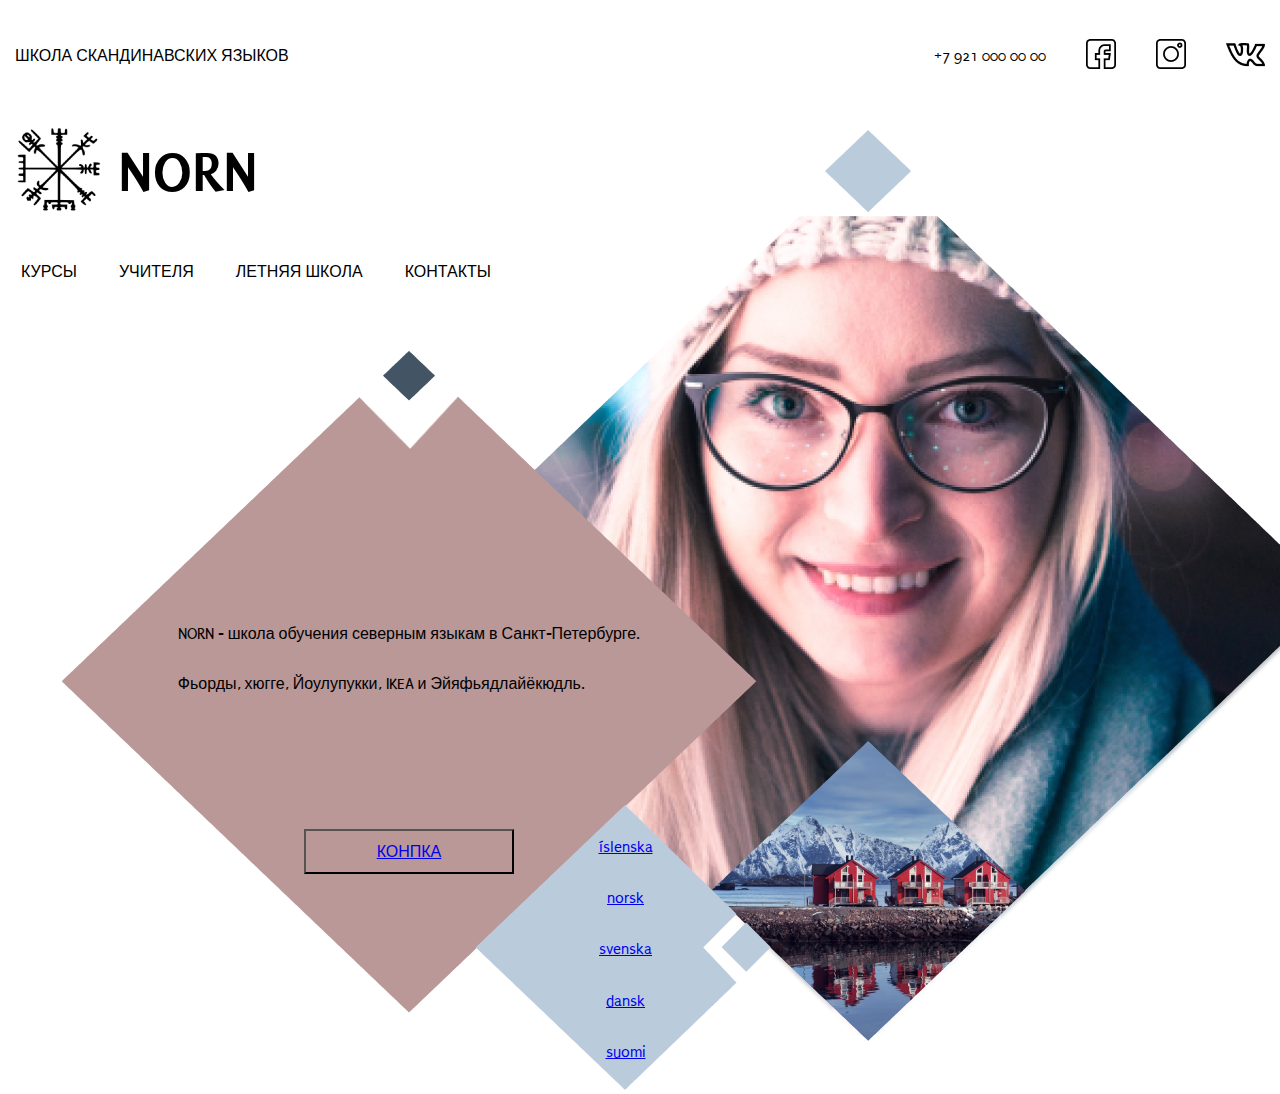
==== index.html @ 8bddc9ee "first upload" ====
<!DOCTYPE html>
<html lang="en">
<head>
    <meta charset="UTF-8">
    <meta name="viewport" content="width=device-width, initial-scale=1.0">
    <meta http-equiv="X-UA-Compatible" content="ie=edge">
    <title>NORN</title>
    <link rel="stylesheet" href="https://cdnjs.cloudflare.com/ajax/libs/modern-normalize/0.5.0/modern-normalize.min.css">
    <link rel="stylesheet" href="css/style.css">
    <link href="https://fonts.googleapis.com/css?family=Puritan|Ubuntu" rel="stylesheet">
    

</head>
<body>
 <div class="wrapper">
    <div class="contacts">
        <p>школа скандинавских языков</p>
        <div class="social">
           <ul><p>+7 921 000 00 00</p></ul>
           <ul> <a href="index.html"><img class="graphicsocial" src="css/img/header/021-facebook.png" alt="fb"></a></ul>
           <ul> <a href="index.html"><img class="graphicsocial" src="css/img/header/025-instagram.png" alt="ints"></a></ul>
           <ul> <a href="index.html"><img class="graphicsocial" src="css/img/header/020-vk.png" alt="VK"></a></ul>
        </div>
        </div> 
   

    <div class="logo">
        <a href="index.html"><img class="graphiclogo" src="css/img/header/logo.png" alt="logo"></a>
        <h1>NORN</h1>
    </div>

    <div class="menu">
        <ul>
            <li><a href="#" class="menu-link">курсы</a></li>
            <li><a href="#" class="menu-link">учителя</a></li>
            <li><a href="#" class="menu-link">летняя школа</a></li>
            <li><a href="#" class="menu-link">контакты</a></li>
        </ul>
    </div>
    
<div class="mrblock">
    <div class="main-rectangles">
          <img src="css/img/header/girl.png" alt="pic-with-girl">

        <div class="rectangle-inpic1">
            <img src="css/img/header/Rectangle 2.8.png" alt="rectangle-head">
        </div>

        <div class="rectangle-inpic2">
            <img src="css/img/header/houses.png" alt="rectangle-bottom">
        </div>
            
       
    
    
        <div class="rectangle-btn-text">
            <div class="brown-rectangle">
                <img src="css/img/header/Rectangle 2.png">

               <div class="ract-bro-1"> 
                   <img src="css/img/header/Rectangle 2.9.png" alt="">
                </div>

               <div class="ract-bro-2"> 
                   <img src="css/img/header/Rectangle 2.10.png" alt="">
                </div> 

              <div class="ract-br-text-btn">  
                <p>NORN - школа обучения северным языкам в Санкт-Петербурге.</p>
                <p>Фьорды, хюгге, Йоулупукки, IKEA и Эйяфьядлайёкюдль.</p>
                <button> <a href="#">конпка</button>
              </div>
                
            
        
        <div class="ract-gray-menu"><img src="css/img/header/Rectangle 2.7.png">
        
        <div class="menu-in-grey-rect">
            <ul>
                <li><a  href="#">íslenska</li>
                <li><a  href="#">norsk</li>
                <li><a  href="#">svenska </li>
                <li><a  href="#">dansk</li>
                <li><a  href="#">suomi</li>
            </ul>
            <div class="rect-mini-grey"><img src="css/img/header/Rectangle_min.png"></div>
            </div>
            </div>
        </div>
        </div>
        </div>
    </div>

    
</div>
  
    <script src="script.js"></script>
</body>
</html>
---- css/style.css ----
body{
    font-family: 'Ubuntu', sans-serif;
    font-family: 'Puritan', sans-serif; 
    /*background-image: url("/css/img/body/sea-background.png"); */
}
.wrapper{
    color: #000000;
    max-width: 100%;
    min-height: 500px;
    position: absolute;
    top: 0;
    left: 0;
    right: 0;
    bottom: 0;
  /*  background-image: url("/css/img/header/background-header.png"); */
}
.contacts{
    display:flex;
    flex-direction: row;
    justify-content: space-between;
    padding-left: 15px;
    padding-top: 15px;
    padding-right: 15px;
    align-items: baseline;
    text-transform: uppercase; 
}

.social{
    display: flex;
    align-items: center;
    justify-content: space-between;
}
.logo{
    display: flex;
    justify-content: flex-start;
    align-items: center;
    padding-left: 15px;
}
.logo h1{
    display: flex;
    justify-content: space-around;
    font-size: 60px;
    padding-left: 15px;
}
.menu{
    display: flex;
    flex-direction: row;
    justify-content: flex-start;
    align-items: flex-start;
    text-transform: uppercase; 
}
.menu ul{
    display: flex;
    justify-content: space-around;
    padding: 0;
    width: 40%;
    list-style: none;
}
.menu-link{
    color: #000000;
    text-decoration: none;
}
/*----------------1-st-rectangle-section-----------------------------*/
.mrblock{
    display: flex;
    justify-content: center; 
}
.main-rectangles{
    position: absolute;
    display: flex; 
    flex-direction: row;
    justify-content: center;
    top: 150px;
    left: 400px;
}
.rectangle-inpic1{
    position: absolute;
    display: flex;
    justify-content: center;
    align-items: center;
    align-self: flex-start;
    top: -20px;    
} 
.rectangle-inpic2{
    position: absolute;
    display: flex; 
    justify-content: center;
    align-items: center;
    align-self: flex-end;
  /*  transform: rotate(44.4deg); */
} 

/*-----------------brown-rectangle---------------------*/
.rectangle-btn-text{
    display: flex;
    justify-content: center;
}
.brown-rectangle{
    display: flex;
    position: absolute;
    flex-direction: row;
    justify-content: center;
    right: 580px;
    top: 200px;
}
.ract-bro-2{
    position: absolute;
    display: flex;
    justify-content: center;
    z-index: 2;
}
.ract-bro-1{
    position: absolute;
    display: flex;
    justify-content: flex-start;
    transform: rotate(89deg);
    padding-right: 11px;
    padding-bottom: -10px; 
}
/*---------------Text-with-button-in-rectangle-----------------------*/
.ract-br-text-btn{
    position: absolute;
    display: flex;
    flex-direction: column;
    justify-content: flex-end;
    align-self: center;
    flex-wrap: wrap;
     
}
.ract-br-text-btn p{
    display: flex;
    align-items: center;
    
}
.ract-br-text-btn button{
    position: relative;
    display: flex;
    justify-content: center;
    align-items: center;
    align-self: center;
    top: 120px;
    background-color: #BA9898;
    text-transform: uppercase;
    width:210px;
    height: 45px;
}
/*-------------grey-rectangle-menu-inside------------------*/

.ract-gray-menu{
    position: absolute;
    display: flex;
    justify-content: center;
    align-self: flex-end;
    left: 413.5px;
    top: 455px;

}
.menu-in-grey-rect{
    position: absolute;
    display: flex;
    align-self: flex-start;
    text-decoration: none;
    list-style: none;
    
}
.menu-in-grey-rect li{
    display: flex;
    justify-content: center;
    height: 20%;
    margin-top:16.5px;
}
.rect-mini-grey{
    position: absolute;
    display: flex;
    justify-content: center;
    right: -118px;
    top: 116.5px;
}
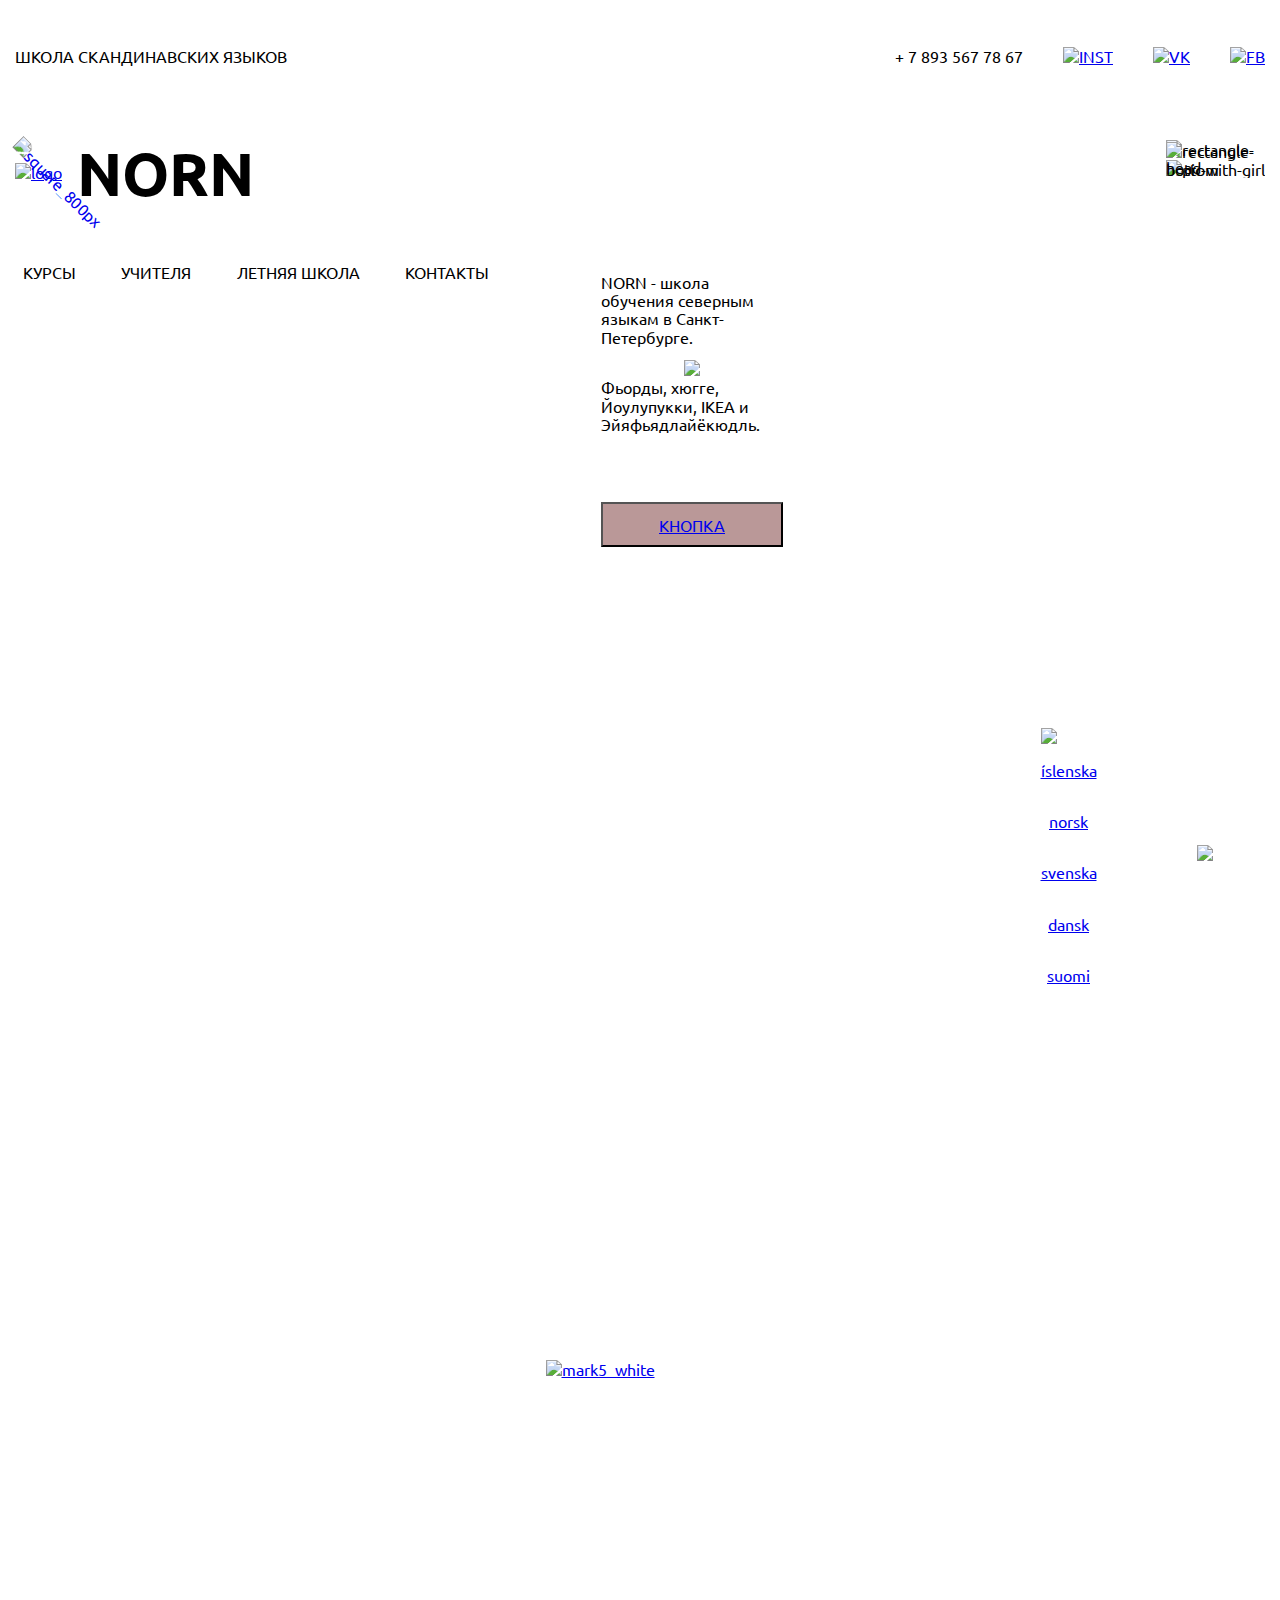
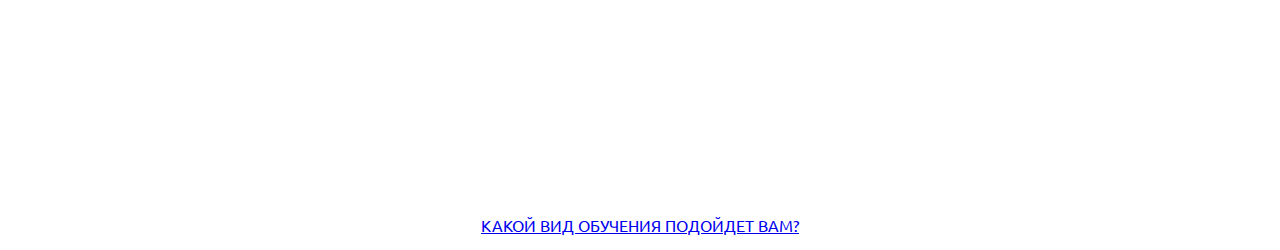
==== commit b78db7ca: "small additions" ====
--- a/index.html
+++ b/index.html
@@ -12,20 +12,21 @@
 
 </head>
 <body>
+   
  <div class="wrapper">
     <div class="contacts">
         <p>школа скандинавских языков</p>
         <div class="social">
-           <ul><p>+7 921 000 00 00</p></ul>
-           <ul> <a href="index.html"><img class="graphicsocial" src="css/img/header/021-facebook.png" alt="fb"></a></ul>
-           <ul> <a href="index.html"><img class="graphicsocial" src="css/img/header/025-instagram.png" alt="ints"></a></ul>
-           <ul> <a href="index.html"><img class="graphicsocial" src="css/img/header/020-vk.png" alt="VK"></a></ul>
+           <ul><p>+ 7 893 567 78 67</p></ul>
+           <ul> <a href="index.html"><img class="graphicsocial" src="css/img/025_instagram.png" alt="inst"></a></ul>
+           <ul> <a href="index.html"><img class="graphicsocial" src="css/img/020_vk.png" alt="vk"></a></ul>
+           <ul> <a href="index.html"><img class="graphicsocial" src="css/img/021_facebook.png" alt="fb"></a></ul>
         </div>
         </div> 
    
 
     <div class="logo">
-        <a href="index.html"><img class="graphiclogo" src="css/img/header/logo.png" alt="logo"></a>
+        <a href="index.html"><img class="graphiclogo" src="css/img/logo.png" alt="logo"></a>
         <h1>NORN</h1>
     </div>
 
@@ -38,16 +39,21 @@
         </ul>
     </div>
     
+ </div>
+ 
+
+ <div class="wrapper2">
 <div class="mrblock">
+        
     <div class="main-rectangles">
-          <img src="css/img/header/girl.png" alt="pic-with-girl">
+          <img src="css/img/girl.png" alt="pic-with-girl">
 
         <div class="rectangle-inpic1">
-            <img src="css/img/header/Rectangle 2.8.png" alt="rectangle-head">
+            <img src="css/img/Rectangle_2.8.png" alt="rectangle-head">
         </div>
 
         <div class="rectangle-inpic2">
-            <img src="css/img/header/houses.png" alt="rectangle-bottom">
+            <img src="css/img/houses.png" alt="rectangle-bottom">
         </div>
             
        
@@ -55,27 +61,27 @@
     
         <div class="rectangle-btn-text">
             <div class="brown-rectangle">
-                <img src="css/img/header/Rectangle 2.png">
+                <img src="css/img/Rectangle_2.png">
 
                <div class="ract-bro-1"> 
-                   <img src="css/img/header/Rectangle 2.9.png" alt="">
+                   <img src="css/img/Rectangle_2.9.png" alt="">
                 </div>
 
                <div class="ract-bro-2"> 
-                   <img src="css/img/header/Rectangle 2.10.png" alt="">
+                   <img src="css/img/Rectangle_2.10.png" alt="">
                 </div> 
 
               <div class="ract-br-text-btn">  
                 <p>NORN - школа обучения северным языкам в Санкт-Петербурге.</p>
                 <p>Фьорды, хюгге, Йоулупукки, IKEA и Эйяфьядлайёкюдль.</p>
-                <button> <a href="#">конпка</button>
+                <button> <a href="#">кнопка</button>
               </div>
                 
             
         
-        <div class="ract-gray-menu"><img src="css/img/header/Rectangle 2.7.png">
+        <div class="ract-gray-menu"><img src="css/img/Rectangle_2.7.png">
         
-        <div class="menu-in-grey-rect">
+            <div class="menu-in-grey-rect">
             <ul>
                 <li><a  href="#">íslenska</li>
                 <li><a  href="#">norsk</li>
@@ -83,17 +89,56 @@
                 <li><a  href="#">dansk</li>
                 <li><a  href="#">suomi</li>
             </ul>
-            <div class="rect-mini-grey"><img src="css/img/header/Rectangle_min.png"></div>
-            </div>
+                <div class="rect-mini-grey"><img src="css/img/Rectangle_min.png">
+                    </div>
+                </div>
             </div>
         </div>
         </div>
         </div>
     </div>
+    
+   
+</div>
+
+
+
+<div class="header_background_square800">
+<img src="../levelup/css/img/square_800px.png" alt="square_800px">
+    </div>
+    <div class="header_background_triangle">
+    </div>
+    
+       
+<div class="body-background"></div>
+        
+
+<div class="wrapper3">
+    
+        <div class="symbol_mark5">
+            <img src="../levelup/css/img/mark5_white.svg" alt="mark5_white">
+        </div>
+      
+    
+    
+    
+   </div>
+<div class="p_under_symbol">
+        <p>КАКОЙ ВИД ОБУЧЕНИЯ ПОДОЙДЕТ ВАМ?</p>
+    </div> 
+
+
+
+
+
+
+
+
 
     
-</div>
-  
     <script src="script.js"></script>
 </body>
+<footer>
+    
+</footer>
 </html>--- a/css/style.css
+++ b/css/style.css
@@ -1,20 +1,76 @@
 
 body{
     font-family: 'Ubuntu', sans-serif;
-    font-family: 'Puritan', sans-serif; 
-    /*background-image: url("/css/img/body/sea-background.png"); */
-}
+     
+}
+
 .wrapper{
     color: #000000;
     max-width: 100%;
-    min-height: 500px;
-    position: absolute;
+    height: 100vh;
+    position: relative;
     top: 0;
     left: 0;
     right: 0;
     bottom: 0;
-  /*  background-image: url("/css/img/header/background-header.png"); */
-}
+    
+}
+.wrapper2{
+    width: 100%;
+    height: 100vh;
+    position: absolute;
+    top: 160px;
+    left: 0;
+    right: 0;
+    bottom: 0;
+}
+.wrapper3{
+    width: 100%;
+    height: 100vh;
+    justify-content: center;
+    top: 0;
+    left: 0;
+    right: 0;
+    bottom: 0;
+}
+.symbol_mark5{
+    position: relative;
+    display: flex;
+    justify-content: center;
+    top: 460px;
+    right: 40px;
+}
+
+.header_background_square800{
+    position: absolute;
+    z-index: -1;
+    transform: rotate(45deg);
+    top: 174px;
+}
+.header_background_triangle{
+    position: absolute;
+    z-index: -1;    
+    display: flex;
+    justify-content: flex-end;
+    width: 0;
+    height: 0;
+    right: 0;
+    top:500px;
+    border-style: solid;
+    border-width: 15.5em 15.5em 15.5em 15.5em; /* размер и форма */ 
+    border-color: transparent white transparent transparent;  /* red — цвет */ 
+}
+
+.body-background{
+    position: absolute;
+    background: url(../css/img/sea_background.png) no-repeat center;
+    background-size: cover;
+    width: 100%;
+    height: 100vh;
+    z-index: -2;
+    
+}
+
 .contacts{
     display:flex;
     flex-direction: row;
@@ -23,13 +79,16 @@
     padding-top: 15px;
     padding-right: 15px;
     align-items: baseline;
-    text-transform: uppercase; 
+    text-transform: uppercase;
 }
 
 .social{
     display: flex;
     align-items: center;
     justify-content: space-between;
+}
+.logo .h1{
+    font-family: 'Puritan', sans-serif;
 }
 .logo{
     display: flex;
@@ -56,7 +115,15 @@
     padding: 0;
     width: 40%;
     list-style: none;
-}
+    z-index: 1; 
+}
+/*
+.menu-table {
+    padding:0;
+    border-collapse: separate; 
+    border-spacing: 10px 20px;
+}*/
+
 .menu-link{
     color: #000000;
     text-decoration: none;
@@ -64,15 +131,18 @@
 /*----------------1-st-rectangle-section-----------------------------*/
 .mrblock{
     display: flex;
-    justify-content: center; 
+    justify-content: flex-end;
+    
+   
 }
 .main-rectangles{
     position: absolute;
     display: flex; 
     flex-direction: row;
     justify-content: center;
-    top: 150px;
-    left: 400px;
+    padding-right: 15px;
+   
+    
 }
 .rectangle-inpic1{
     position: absolute;
@@ -95,6 +165,7 @@
 .rectangle-btn-text{
     display: flex;
     justify-content: center;
+
 }
 .brown-rectangle{
     display: flex;
@@ -103,6 +174,7 @@
     justify-content: center;
     right: 580px;
     top: 200px;
+    
 }
 .ract-bro-2{
     position: absolute;
@@ -114,9 +186,9 @@
     position: absolute;
     display: flex;
     justify-content: flex-start;
-    transform: rotate(89deg);
-    padding-right: 11px;
-    padding-bottom: -10px; 
+    transform: rotate(90deg);
+    padding-right: 7px;
+    padding-bottom: -12px; 
 }
 /*---------------Text-with-button-in-rectangle-----------------------*/
 .ract-br-text-btn{
@@ -126,12 +198,12 @@
     justify-content: flex-end;
     align-self: center;
     flex-wrap: wrap;
+    margin-top: 15px;
      
 }
 .ract-br-text-btn p{
     display: flex;
     align-items: center;
-    
 }
 .ract-br-text-btn button{
     position: relative;
@@ -139,10 +211,10 @@
     justify-content: center;
     align-items: center;
     align-self: center;
-    top: 120px;
+    top: 53px;
     background-color: #BA9898;
     text-transform: uppercase;
-    width:210px;
+    width: 182px;
     height: 45px;
 }
 /*-------------grey-rectangle-menu-inside------------------*/
@@ -152,8 +224,8 @@
     display: flex;
     justify-content: center;
     align-self: flex-end;
-    left: 413.5px;
-    top: 455px;
+    left: 356.5px;
+    top: 368px;
 
 }
 .menu-in-grey-rect{
@@ -170,10 +242,16 @@
     height: 20%;
     margin-top:16.5px;
 }
+
 .rect-mini-grey{
     position: absolute;
     display: flex;
     justify-content: center;
-    right: -118px;
+    right: -116.5px;
     top: 116.5px;
+}
+
+.p_under_symbol{
+    display: flex;
+    justify-content: center;
 }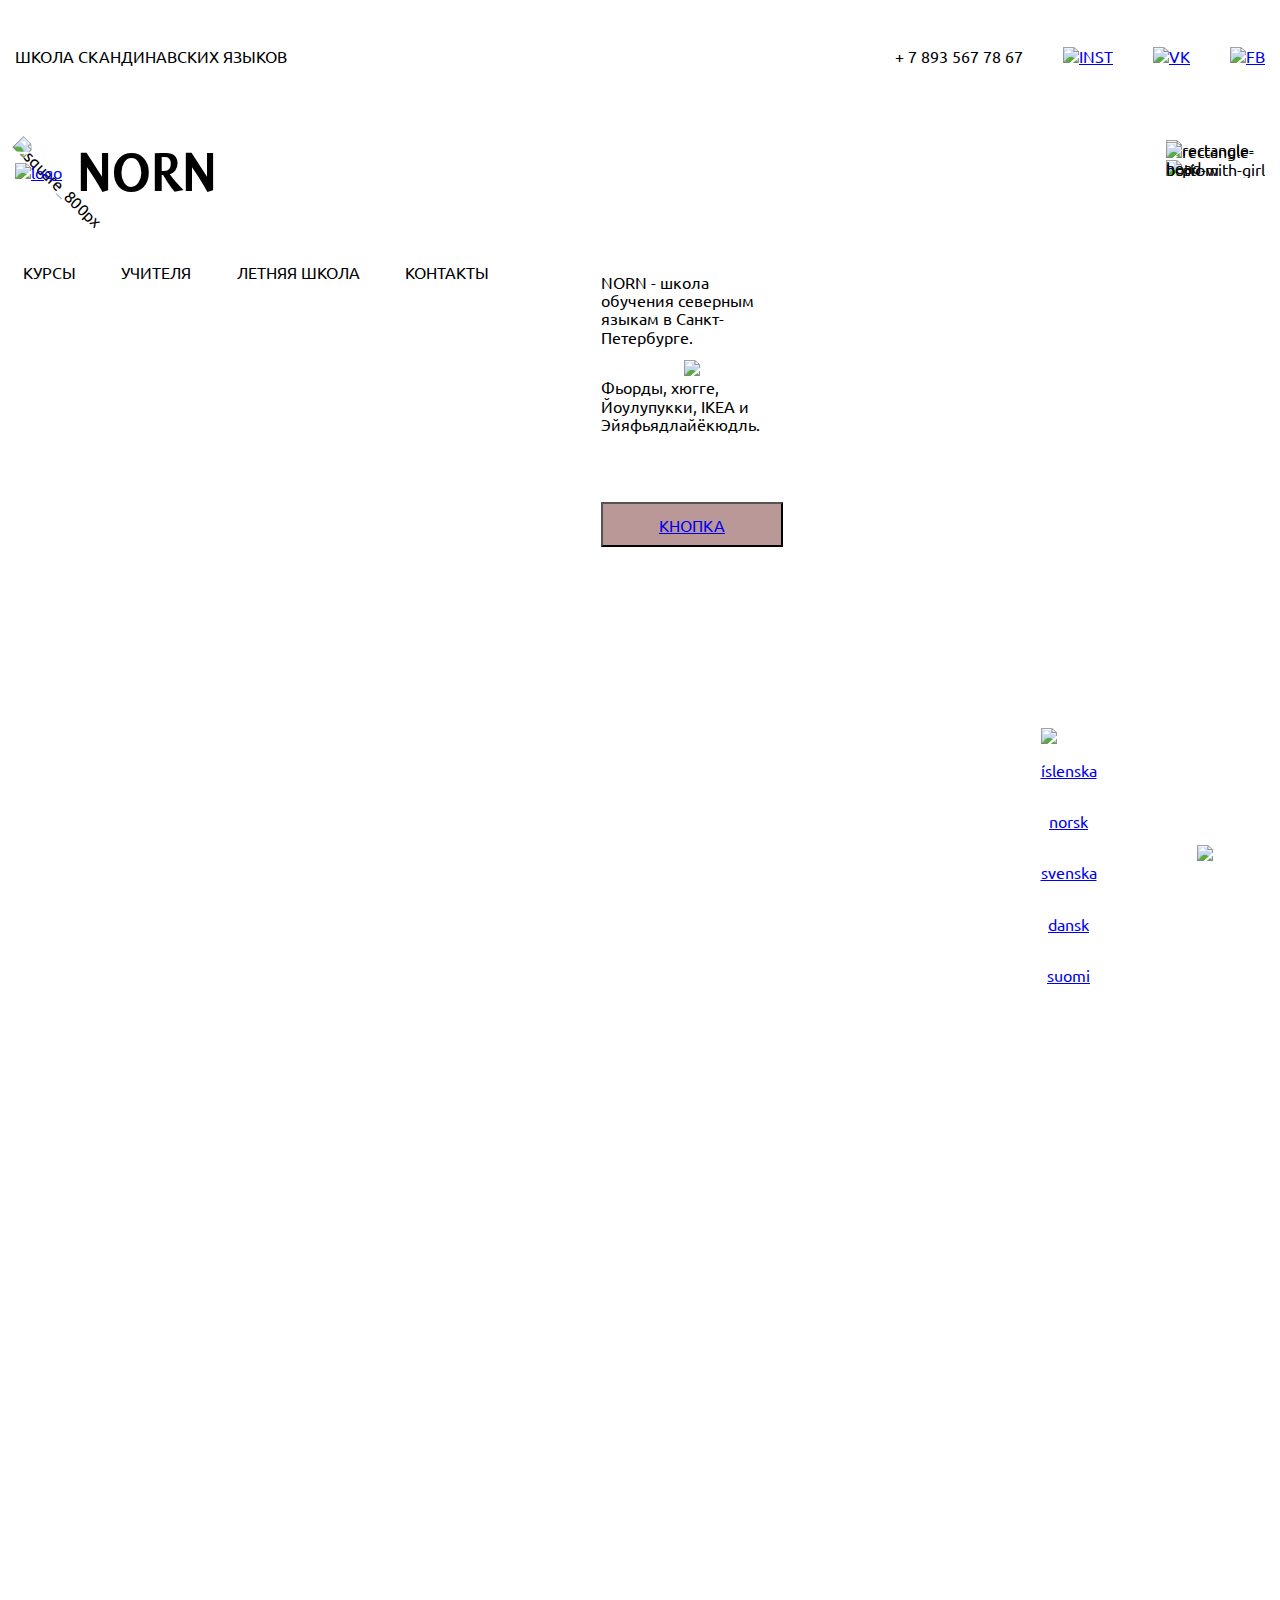
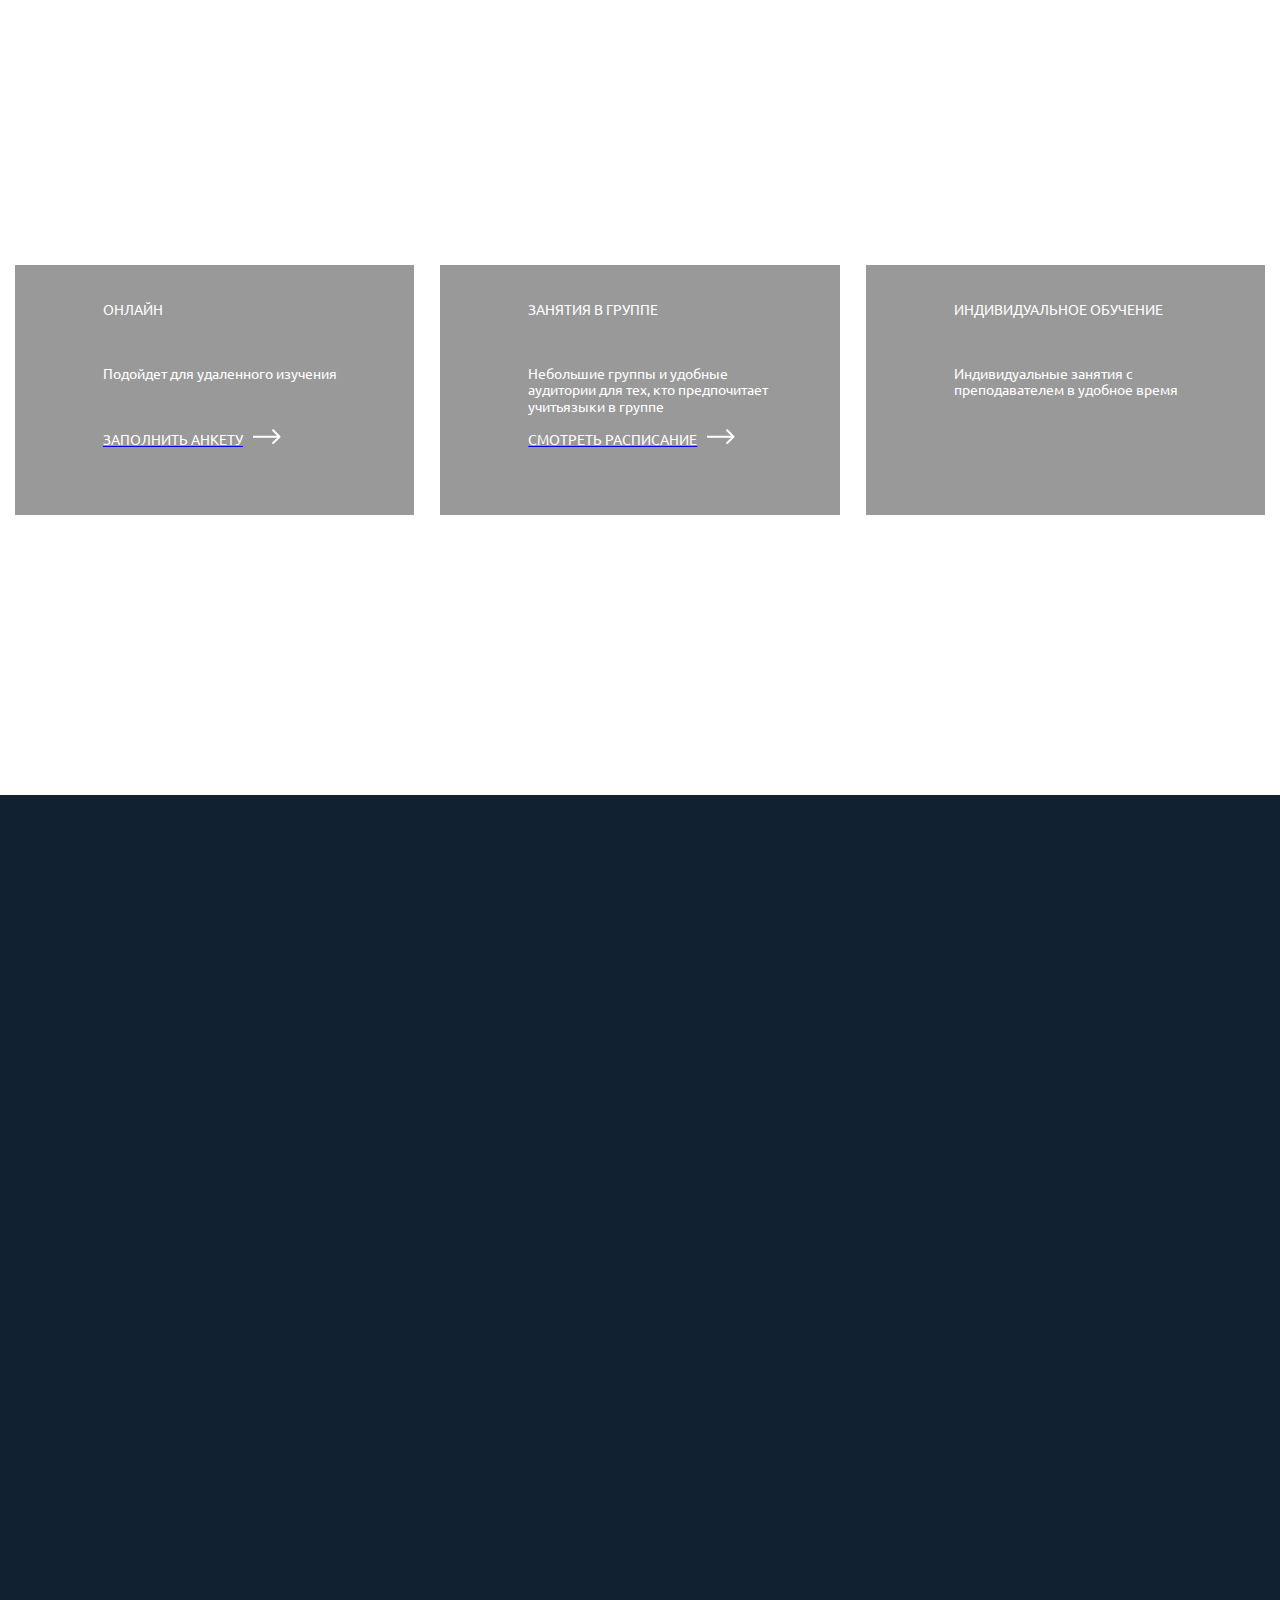
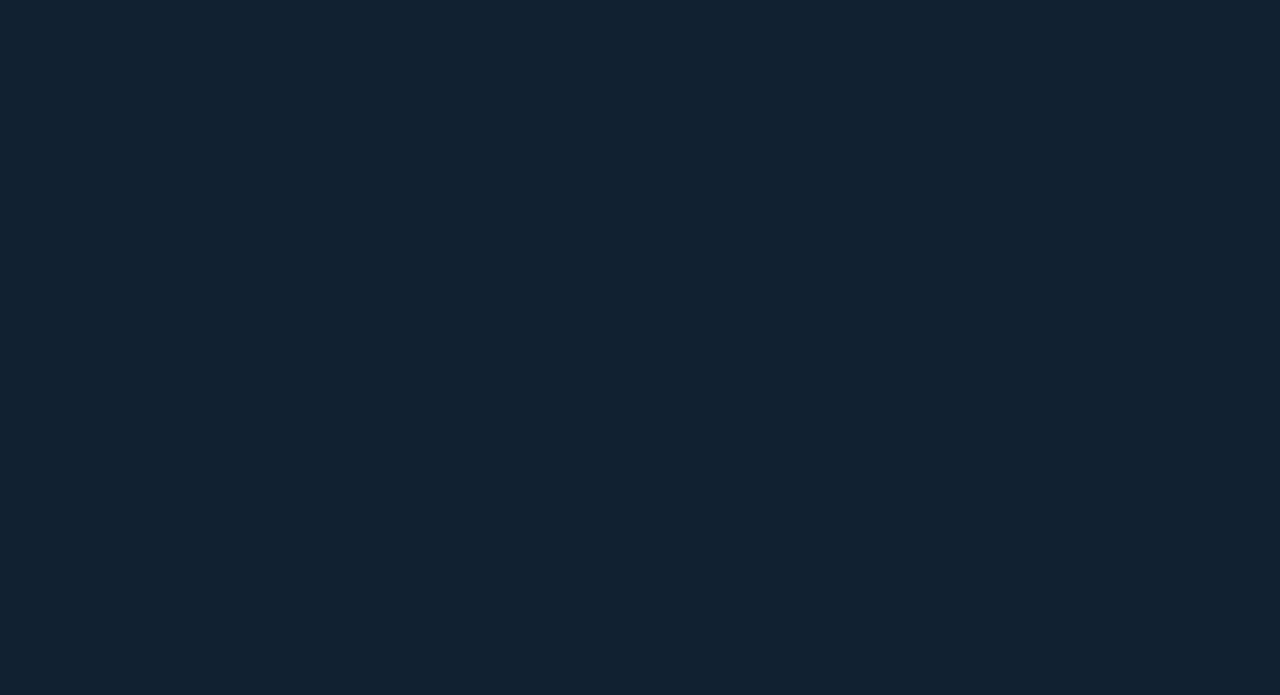
==== commit 9328575c: "fixed small bugs" ====
--- a/index.html
+++ b/index.html
@@ -83,11 +83,11 @@
         
             <div class="menu-in-grey-rect">
             <ul>
-                <li><a  href="#">íslenska</li>
-                <li><a  href="#">norsk</li>
-                <li><a  href="#">svenska </li>
-                <li><a  href="#">dansk</li>
-                <li><a  href="#">suomi</li>
+                <li><a href="#">íslenska</a></li>
+                <li><a href="#">norsk</a></li>
+                <li><a href="#">svenska</a></li>
+                <li><a href="#">dansk</a></li>
+                <li><a href="#">suomi</a></li>
             </ul>
                 <div class="rect-mini-grey"><img src="css/img/Rectangle_min.png">
                     </div>
@@ -104,28 +104,69 @@
 
 
 <div class="header_background_square800">
-<img src="../levelup/css/img/square_800px.png" alt="square_800px">
+<img src="css/img/square_800px.png" alt="square_800px">
     </div>
     <div class="header_background_triangle">
     </div>
     
        
 <div class="body-background"></div>
-        
 
 <div class="wrapper3">
     
         <div class="symbol_mark5">
-            <img src="../levelup/css/img/mark5_white.svg" alt="mark5_white">
+            <img src="css/img/mark5_white.svg" alt="mark5_white">
         </div>
-      
-    
-    
-    
    </div>
+   
 <div class="p_under_symbol">
         <p>КАКОЙ ВИД ОБУЧЕНИЯ ПОДОЙДЕТ ВАМ?</p>
     </div> 
+
+<div class="bloks">
+    <div class="blok_1">
+       
+        <p>ОНЛАЙН</p>
+        <p>Подойдет для удаленного изучения</p>
+       <a href="#"><p>ЗАПОЛНИТЬ АНКЕТУ<img src="css/img/Arrow.svg" class="arrow_1" alt="arrow"></p></a>
+</div>
+
+    <div class="rect_small_white_1"></div>
+    <div class="blok_2">
+       
+        <p>ЗАНЯТИЯ В ГРУППЕ</p>
+        <p>Небольшие группы и удобные аудитории для тех, кто предпочитает учитьязыки в группе</p>
+       <a href="#"><p>СМОТРЕТЬ РАСПИСАНИЕ<img src="css/img/Arrow.svg" class="arrow_1" alt="arrow"></p></a>
+    </div>
+
+    <div class="rect_small_white_2"></div>
+    <div class="blok_3">
+        <p>ИНДИВИДУАЛЬНОЕ ОБУЧЕНИЕ</p>
+        <p>Индивидуальные занятия с преподавателем в удобное время</p>
+        
+    </div>
+</div>
+
+<div class="wrapper4">
+    <div class="ractangle_section">
+
+        <div class="cap_pic"></div>
+        <div></div>
+        <div></div>
+        <div></div>
+        <div></div>
+        <div></div>
+        <div></div>
+
+            
+    </div>
+
+
+
+
+
+
+</div>
 
 
 
@@ -133,9 +174,6 @@
 
 
 
-
-
-    
     <script src="script.js"></script>
 </body>
 <footer>
--- a/css/style.css
+++ b/css/style.css
@@ -25,6 +25,7 @@
     bottom: 0;
 }
 .wrapper3{
+    position: relative;
     width: 100%;
     height: 100vh;
     justify-content: center;
@@ -32,6 +33,16 @@
     left: 0;
     right: 0;
     bottom: 0;
+}
+.wrapper4{
+    position: relative;
+    top: 280px;
+    left: 0;
+    right: 0;
+    bottom: 0;
+    background: #112132;
+    width: 100%;
+    height: 1500px;
 }
 .symbol_mark5{
     position: relative;
@@ -66,7 +77,7 @@
     background: url(../css/img/sea_background.png) no-repeat center;
     background-size: cover;
     width: 100%;
-    height: 100vh;
+    min-height: 1300px;
     z-index: -2;
     
 }
@@ -87,7 +98,7 @@
     align-items: center;
     justify-content: space-between;
 }
-.logo .h1{
+.logo h1{
     font-family: 'Puritan', sans-serif;
 }
 .logo{
@@ -180,7 +191,7 @@
     position: absolute;
     display: flex;
     justify-content: center;
-    z-index: 2;
+    
 }
 .ract-bro-1{
     position: absolute;
@@ -199,6 +210,7 @@
     align-self: center;
     flex-wrap: wrap;
     margin-top: 15px;
+    z-index: 1;
      
 }
 .ract-br-text-btn p{
@@ -216,6 +228,7 @@
     text-transform: uppercase;
     width: 182px;
     height: 45px;
+    
 }
 /*-------------grey-rectangle-menu-inside------------------*/
 
@@ -234,6 +247,7 @@
     align-self: flex-start;
     text-decoration: none;
     list-style: none;
+    z-index: 1;
     
 }
 .menu-in-grey-rect li{
@@ -241,6 +255,7 @@
     justify-content: center;
     height: 20%;
     margin-top:16.5px;
+    
 }
 
 .rect-mini-grey{
@@ -250,8 +265,94 @@
     right: -116.5px;
     top: 116.5px;
 }
-
+/*----------------------------------------------*/
 .p_under_symbol{
     display: flex;
     justify-content: center;
-}+    color: white;
+    list-style: none;
+    margin-bottom: 15px; 
+
+}
+
+.bloks{
+    padding-right: 15px;
+    padding-left: 15px;
+    position: relative;
+    display: flex;
+    flex-direction: row;
+    justify-content: center;
+    align-content: center;
+    align-items: center;
+}
+.bloks p{
+    height: 50px;
+    width: 85%;
+    color: white;
+    justify-content: space-around;
+    padding-left: 88px;
+    font-size: 14px;
+    padding-top: 22px;
+
+
+}
+
+
+.blok_1 {
+    width: 450px;
+    height: 250px;
+    background: rgb(0,0,0,0.4);
+    
+    
+}
+
+.rect_small_white_1{
+    width: 0;
+    height: 0;
+    border-style: solid;
+    border-width: 5px 5px 5px 5px; /* размер и форма */ 
+    border-color: white;
+    transform: rotate(45deg);
+    margin-left: 8px;
+    margin-right: 8px;
+    
+}
+.blok_2 {
+    width: 450px;
+    height: 250px;
+    background: rgb(0,0,0,0.4);
+   
+    
+
+  }
+  .rect_small_white_2{
+    width: 0;
+    height: 0;
+    border-style: solid;
+    border-width: 5px 5px 5px 5px; /* размер и форма */ 
+    border-color: white;
+    transform: rotate(45deg);
+    margin-left: 8px;
+    margin-right: 8px;
+  }
+  .blok_3 {
+    width: 450px;
+    height: 250px;
+    background: rgb(0,0,0,0.4);
+  }
+  .arrow_1{
+    padding-left: 10px;
+
+
+  }
+
+  /*---------------------------------------*/
+
+
+.ractangle_section{
+    position: relative;
+
+}
+.cap_pic{
+    position: absolute;
+}  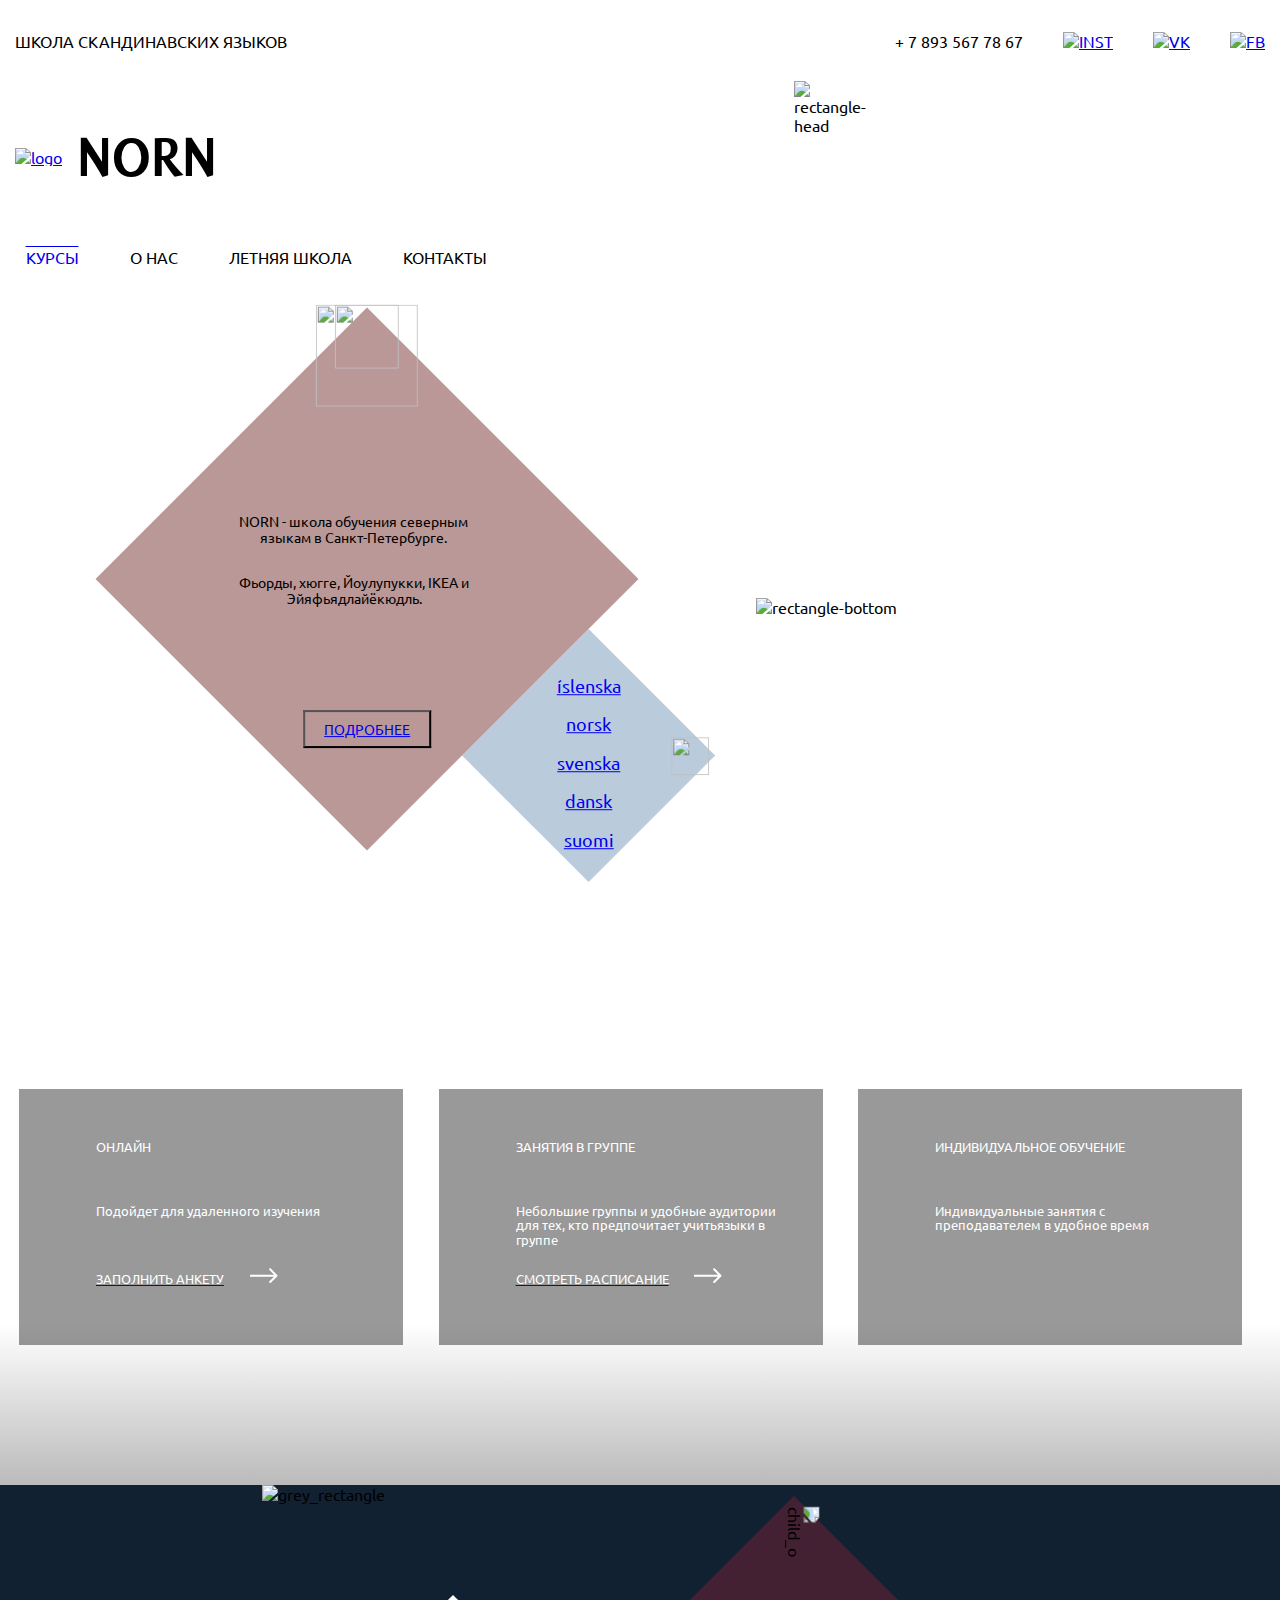
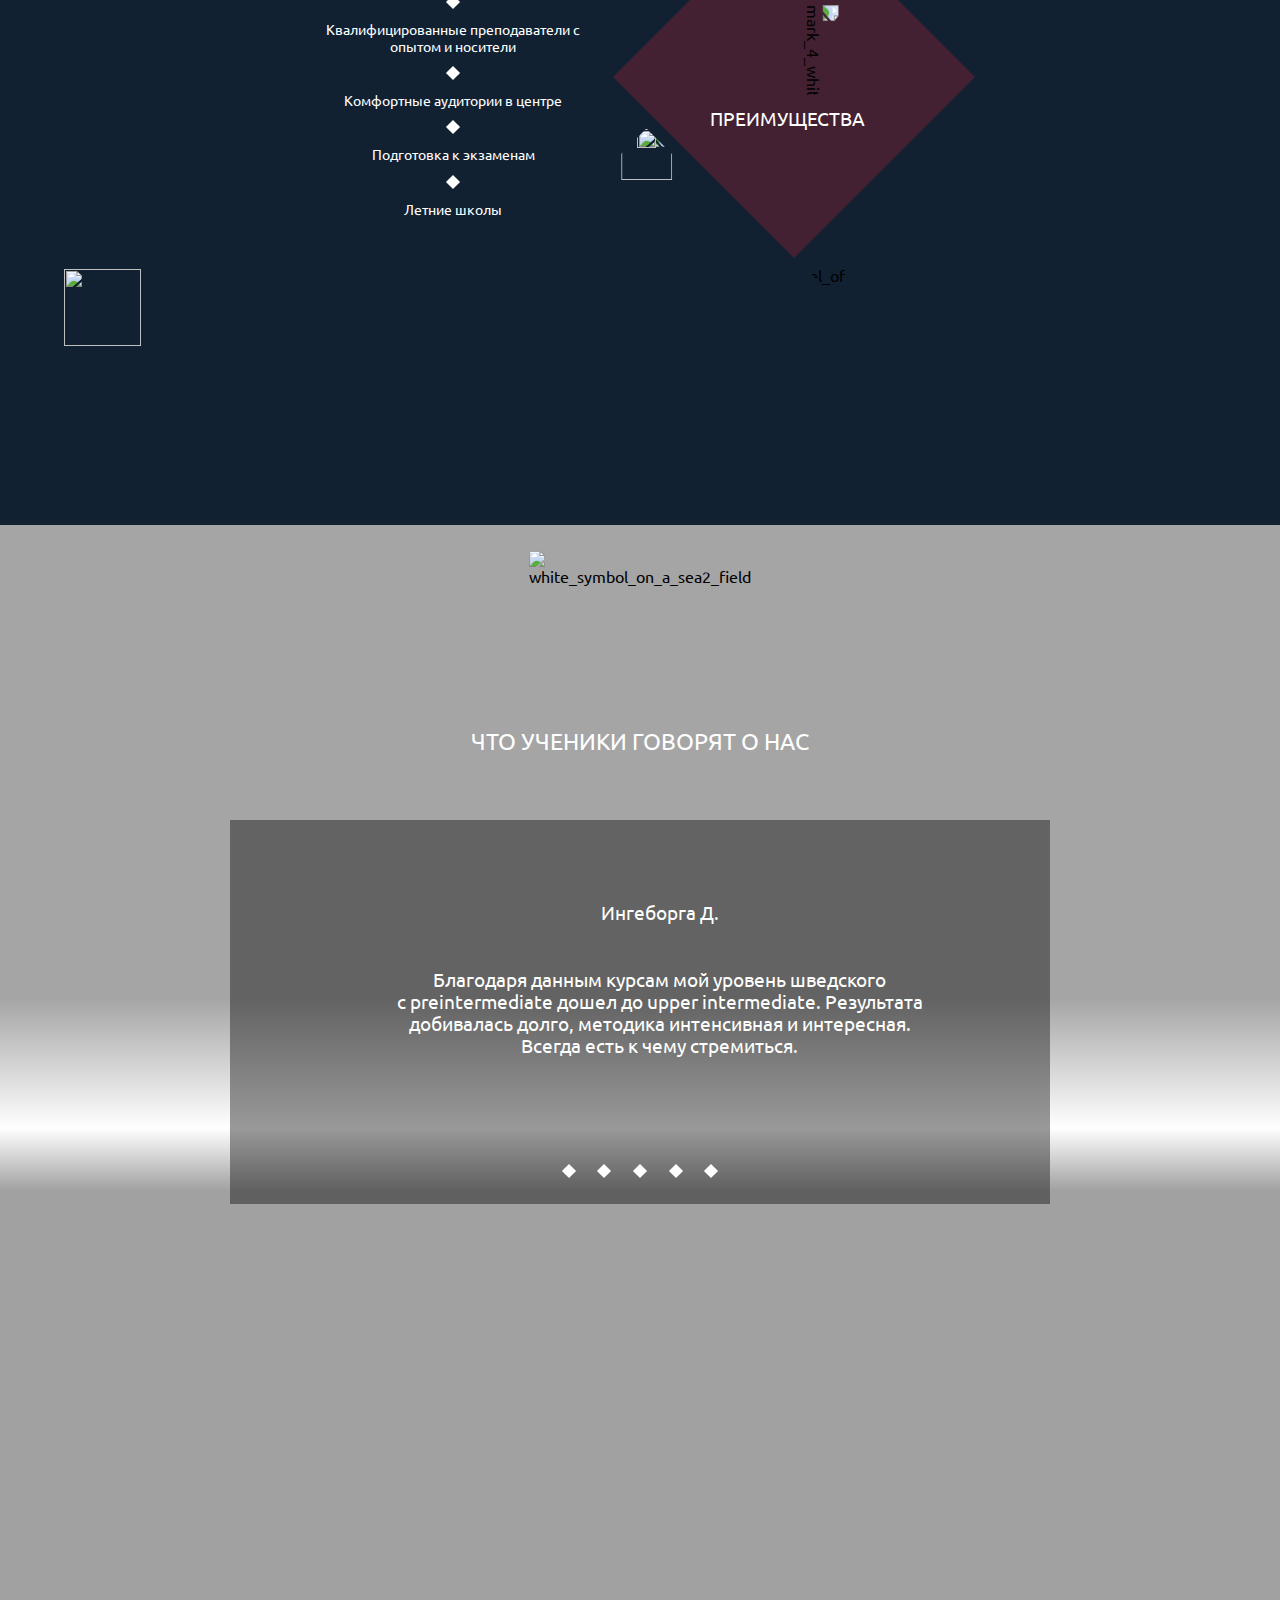
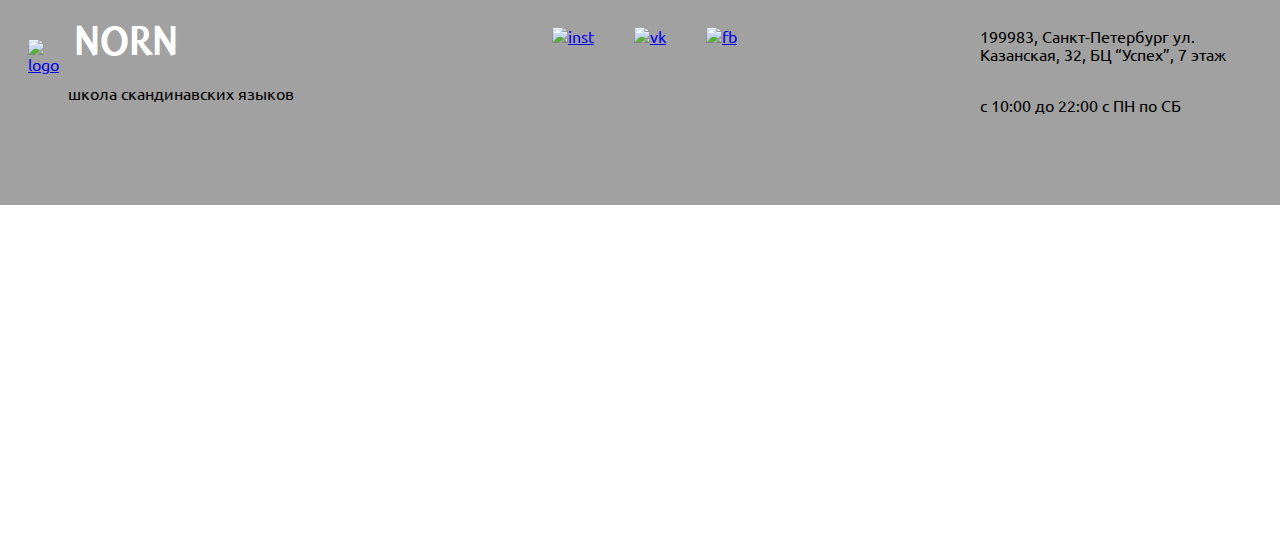
==== commit 78d89cd6: "changed px`s on vw" ====
--- a/index.html
+++ b/index.html
@@ -8,12 +8,16 @@
     <link rel="stylesheet" href="https://cdnjs.cloudflare.com/ajax/libs/modern-normalize/0.5.0/modern-normalize.min.css">
     <link rel="stylesheet" href="css/style.css">
     <link href="https://fonts.googleapis.com/css?family=Puritan|Ubuntu" rel="stylesheet">
-    
+    <link rel="stylesheet" href="css/media.css">
 
 </head>
 <body>
-   
- <div class="wrapper">
+<div class="wrapper">
+
+   <div class="mobile_header_background">
+        <div class="rectangle_top_header"></div>
+   </div>
+ 
     <div class="contacts">
         <p>школа скандинавских языков</p>
         <div class="social">
@@ -32,104 +36,79 @@
 
     <div class="menu">
         <ul>
-            <li><a href="#" class="menu-link">курсы</a></li>
-            <li><a href="#" class="menu-link">учителя</a></li>
+            <li><a href="courses.html" class="menu_link_overline">курсы</a></li>
+            <li><a href="#" class="menu-link">о нас</a></li>
             <li><a href="#" class="menu-link">летняя школа</a></li>
             <li><a href="#" class="menu-link">контакты</a></li>
         </ul>
     </div>
-    
- </div>
- 
-
- <div class="wrapper2">
-<div class="mrblock">
+    <!-- <div class="header_wgite_square_left_800"></div> -->
+    <div class="body_background">
         
-    <div class="main-rectangles">
-          <img src="css/img/girl.png" alt="pic-with-girl">
-
-        <div class="rectangle-inpic1">
+        <div class="rectangle-btn-text">
+                
+            <div class="brown-rectangle">
+                    
+               <div class="ract-bro-1"> 
+                   <img src="css/img/Rectangle_2.9.png" alt="">
+                   <div class="ract-bro-2"> 
+                   <img src="css/img/Rectangle_2.10.png" alt="">
+                </div> 
+                </div>
+                <div class="ract-br-text-btn">  
+                        <p>NORN - школа обучения северным </br> языкам в Санкт-Петербурге.</p>
+                        <p>Фьорды, хюгге, Йоулупукки, IKEA и </br> Эйяфьядлайёкюдль.</p>
+                        <button> <a href="#">подробнее</button>
+                      </div>
+                </div> 
+        </div>
+            <div class="header_background_triangle"></div>
+        <div class="ract_gray_menu">
+              
+                <div class="menu_in_grey_rect">
+                        <ul>
+                            <li><a href="#"><p>íslenska</p></a></li>
+                            <li><a href="#"><p>norsk</p></a></li>
+                            <li><a href="#"><p>svenska</p></a></li>
+                            <li><a href="#"><p>dansk</p></a></li>
+                            <li><a href="#"><p>suomi</p></a></li>
+                        </ul>
+                            </div>
+            <div class="rect_background_small_">
+                <div class="rect-mini-grey"><img src="css/img/Rectangle_min.png">
+                    </div>
+                </div>
+
+        </div>
+        <div class="girl_blok">  
+             <div class="rectangle-inpic1">
             <img src="css/img/Rectangle_2.8.png" alt="rectangle-head">
         </div>
-
+          <div class="girl_rect">
+      
         <div class="rectangle-inpic2">
             <img src="css/img/houses.png" alt="rectangle-bottom">
         </div>
-            
-       
-    
-    
-        <div class="rectangle-btn-text">
-            <div class="brown-rectangle">
-                <img src="css/img/Rectangle_2.png">
-
-               <div class="ract-bro-1"> 
-                   <img src="css/img/Rectangle_2.9.png" alt="">
-                </div>
-
-               <div class="ract-bro-2"> 
-                   <img src="css/img/Rectangle_2.10.png" alt="">
+        </div>
+    </div>   
+        </div>
+        
+         
+
+
+    <div class="bloks">
+            <div class="symbol_mark5">
+                    <img src="css/img/mark5_white.svg" alt="mark5_white">
+                </div>
+            <div class="p_under_symbol">
+                    <p>КАКОЙ ВИД ОБУЧЕНИЯ ПОДОЙДЕТ ВАМ?</p>
                 </div> 
-
-              <div class="ract-br-text-btn">  
-                <p>NORN - школа обучения северным языкам в Санкт-Петербурге.</p>
-                <p>Фьорды, хюгге, Йоулупукки, IKEA и Эйяфьядлайёкюдль.</p>
-                <button> <a href="#">кнопка</button>
-              </div>
-                
-            
-        
-        <div class="ract-gray-menu"><img src="css/img/Rectangle_2.7.png">
-        
-            <div class="menu-in-grey-rect">
-            <ul>
-                <li><a href="#">íslenska</a></li>
-                <li><a href="#">norsk</a></li>
-                <li><a href="#">svenska</a></li>
-                <li><a href="#">dansk</a></li>
-                <li><a href="#">suomi</a></li>
-            </ul>
-                <div class="rect-mini-grey"><img src="css/img/Rectangle_min.png">
-                    </div>
-                </div>
-            </div>
-        </div>
-        </div>
-        </div>
-    </div>
-    
-   
-</div>
-
-
-
-<div class="header_background_square800">
-<img src="css/img/square_800px.png" alt="square_800px">
-    </div>
-    <div class="header_background_triangle">
-    </div>
-    
-       
-<div class="body-background"></div>
-
-<div class="wrapper3">
-    
-        <div class="symbol_mark5">
-            <img src="css/img/mark5_white.svg" alt="mark5_white">
-        </div>
-   </div>
-   
-<div class="p_under_symbol">
-        <p>КАКОЙ ВИД ОБУЧЕНИЯ ПОДОЙДЕТ ВАМ?</p>
-    </div> 
-
-<div class="bloks">
-    <div class="blok_1">
+        <div class="blok_1">
        
         <p>ОНЛАЙН</p>
         <p>Подойдет для удаленного изучения</p>
        <a href="#"><p>ЗАПОЛНИТЬ АНКЕТУ<img src="css/img/Arrow.svg" class="arrow_1" alt="arrow"></p></a>
-</div>
+        </div>
 
     <div class="rect_small_white_1"></div>
     <div class="blok_2">
@@ -143,40 +122,158 @@
     <div class="blok_3">
         <p>ИНДИВИДУАЛЬНОЕ ОБУЧЕНИЕ</p>
         <p>Индивидуальные занятия с преподавателем в удобное время</p>
+        </div>
+       
+    </div> 
+    <div class="gradient_sea"></div>
+    
+
+
+    <div class="ractangle_section">
+        <div class="cap_pic"></div>
+<div class="rect_grey2_3">
+            <img src="css/img/Rectangle 2.3.png" alt="grey_rectangle">
+            <div class="menu_text_grey_rect">
+                    <div class="rect_small_white_1"></div>
+               <p>Квалифицированные преподаватели с </br> опытом  и носители</p>
+                <div class="rect_small_white_1"></div>
+                <p>Комфортные аудитории в центре</p>
+                <div class="rect_small_white_1"></div>
+                <p>Подготовка к экзаменам</p>
+                <div class="rect_small_white_1"></div>
+                <p>Летние школы</p>
+            </div>
+        </div>
+          <div class="rect_brown2_6">
+               
+            <div class="child_brown2_6">
+                <img src="css/img/Rectangle_2.10_2.png" alt="child_of_brown">
+            </div>
+            <div class="mark_4_white">
+                <img src="css/img/mark4_white.svg" alt="mark_4_white">
+            </div>
+            <div class="white_uppercase_text"><p>преимущества</p></div>
+        </div>
+
+        <div class="pic_arrow_rect">
+            <div class="pict_arrow"> 
+                   
+            </div>
+            <div class="ract_small_arrow">
+                <img src="css/img/Rectangle_pic_arrow.png" alt="">
+            </div>
+        </div>
+
+        <div class="classroom_section">
+                <div class="pict_classroom">
+                </div>   
+        </div>
+
+        <div class="tutor">
+                <div class="tutor_img">
+
+                    <div class="tutor_rect_black">
+                    <img src="css/img/tutor_rect_black.png" alt="">
+                 </div>
+                <div class="tutor_rect_white">
+                    <img src="css/img/tutor_rect_white.png" alt="">
+                </div>
+                </div>  
+            </div>
+
+        <div class="man">
+            <div class="man_pict">
+               
+            
+            <div class="rect_small_man">
+                <img src="css/img/rect_teacher_man.png" alt="smal_ractangel_of teacher">
+                </div>
+                </div>
+                </div>
+
+    </div>
+
+
+
+   
+    
+    
+    <div class="field_sea">
+            <div class="gradient_sea_2"></div>
+    
+        <div class="mark_sea2">
+            <img src="css/img/mark_sea2_white.svg" alt="white_symbol_on_a_sea2_field">
+        </div>
+        <div class="talk_abour_us"><p>ЧТО УЧЕНИКИ ГОВОРЯТ О НАС</p></div>
         
-    </div>
-</div>
-
-<div class="wrapper4">
-    <div class="ractangle_section">
-
-        <div class="cap_pic"></div>
-        <div></div>
-        <div></div>
-        <div></div>
-        <div></div>
-        <div></div>
-        <div></div>
-
-            
-    </div>
-
-
-
-
-
-
-</div>
-
-
-
-
+        <div class="single_blok">
+            <div class="vector_left">
+                <a href="#"><img src="css/img/Vector_left.png" alt=""></a>
+            </div>
+            <div class="p_ingebor">
+            <ul><p>Ингеборга Д.</p></ul>
+            </div>
+            <div class="text_center">
+
+               <ul><p>Благодаря данным курсам мой уровень шведского </br>с preintermediate дошел до upper intermediate. Результата добивалась долго, методика интенсивная и интересная. Всегда есть к чему стремиться.</p></ul>
+            </div>
+            <div class="vector_right"> 
+               <a href="#"> <img src="css/img/Vector_right.png" alt=""></div> </a>
+            <div class="tabs_down">
+                <a href="#"><div class="rect_small_white_2"></div></a>
+                <a href="#"><div class="rect_small_white_2"></div></a>
+                <a href="#"><div class="rect_small_white_2"></div></a>
+                <a href="#"><div class="rect_small_white_2"></div></a>
+                <a href="#"><div class="rect_small_white_2"></div></a>
+                </div>
+            </div> 
+        </div>   
+   
+   
+   
+   
+        <div class="footer_background">
+               
+               <div class="left_aria">
+                       <div class="logo_bottom">
+                               <a href="index.html"><img class="graphiclogo" src="css/img/logo_white.svg" alt="logo"></a>
+                              <div class="norn_logo_div"> <h1>NORN</h1></div>
+                              <div class="text_under_logo_bottom"><p>школа скандинавских языков</p></div>
+                           </div> 
+   
+               </div>                        
+               <div class="middle_area">
+                       <div class="social_footer">
+                               <ul> <a href="index.html"><img class="graphicsocial" src="css/img/white_instagram.svg" alt="inst"></a></ul>
+                               <ul> <a href="index.html"><img class="graphicsocial" src="css/img/white_vk.svg" alt="vk"></a></ul>
+                               <ul> <a href="index.html"><img class="graphicsocial" src="css/img/white_facebook.svg" alt="fb"></a></ul> 
+                            </div>
+                           
+              </div> <!--  <div class="phone_numb_footer"><a href="index.html"><img class="graphicsocial" src="css/img/78935677867.svg" alt="tel_number"></a></div> -->
+               <div class="right_area">
+                   <p>199983, Санкт-Петербург ул. Казанская, 32, БЦ “Успех”, 7 этаж</p>
+                   <div><p>c 10:00 до 22:00 с ПН по СБ </p></div>
+               </div> 
+             
+           </div>
+           
+       
+       <div class="map_footer">
+         <div class="arrow_map">
+             <!-- <img src="css/img/Polygon.png" alt="arrow_on_a_map"> -->
+         </div>
+       </div>  
+   
+</div> 
+   
+       
 
 
 
     <script src="script.js"></script>
 </body>
 <footer>
+
     
 </footer>
 </html>--- a/css/style.css
+++ b/css/style.css
@@ -9,76 +9,59 @@
     max-width: 100%;
     height: 100vh;
     position: relative;
+    justify-content: center;
     top: 0;
     left: 0;
     right: 0;
     bottom: 0;
     
 }
-.wrapper2{
-    width: 100%;
-    height: 100vh;
-    position: absolute;
-    top: 160px;
-    left: 0;
-    right: 0;
-    bottom: 0;
-}
-.wrapper3{
-    position: relative;
-    width: 100%;
-    height: 100vh;
-    justify-content: center;
-    top: 0;
-    left: 0;
-    right: 0;
-    bottom: 0;
-}
-.wrapper4{
-    position: relative;
-    top: 280px;
-    left: 0;
-    right: 0;
-    bottom: 0;
-    background: #112132;
-    width: 100%;
-    height: 1500px;
-}
+ 
+
 .symbol_mark5{
-    position: relative;
-    display: flex;
-    justify-content: center;
-    top: 460px;
-    right: 40px;
-}
-
-.header_background_square800{
-    position: absolute;
+    position: absolute;
+    display: flex;
+    justify-content: center;
+    top: -14vw;
+    left: 45vw;
+}
+.symbol_mark5 > img{
+    width: 8vw;
+    height: 15vh;
+}
+.header_wgite_square_left_800{
+    width: 32vw;
+    height: 49vw;
+    background-color: #ffffff;
     z-index: -1;
-    transform: rotate(45deg);
-    top: 174px;
-}
+    position: absolute;
+    transform: rotate(90deg);
+    /* bottom: -8vw; */
+    right: -15vw;
+    /* clip-path: polygon(100% 0%, 75% 75%, 67% 100%, -5% 0%); */
+    bottom: 17vw;
+}
+
 .header_background_triangle{
-    position: absolute;
-    z-index: -1;    
-    display: flex;
-    justify-content: flex-end;
-    width: 0;
-    height: 0;
-    right: 0;
-    top:500px;
-    border-style: solid;
-    border-width: 15.5em 15.5em 15.5em 15.5em; /* размер и форма */ 
-    border-color: transparent white transparent transparent;  /* red — цвет */ 
-}
-
-.body-background{
-    position: absolute;
+    width: 46vw;
+    height: 38vw;
+    background-color: white;
+    z-index: 0;
+    position: relative;
+    transform: rotate(43deg);
+    top: -19vw;
+    right: -2vw;
+}
+
+.body_background{
+    position: relative;
     background: url(../css/img/sea_background.png) no-repeat center;
     background-size: cover;
     width: 100%;
-    min-height: 1300px;
-    z-index: -2;
+    display: flex;
+    height: 70vw;
+   
+    
     
 }
 
@@ -87,7 +70,6 @@
     flex-direction: row;
     justify-content: space-between;
     padding-left: 15px;
-    padding-top: 15px;
     padding-right: 15px;
     align-items: baseline;
     text-transform: uppercase;
@@ -106,6 +88,7 @@
     justify-content: flex-start;
     align-items: center;
     padding-left: 15px;
+    z-index: 1;
 }
 .logo h1{
     display: flex;
@@ -119,6 +102,8 @@
     justify-content: flex-start;
     align-items: flex-start;
     text-transform: uppercase; 
+    z-index: 1 ;
+    padding-bottom: 24vw;
 }
 .menu ul{
     display: flex;
@@ -128,64 +113,77 @@
     list-style: none;
     z-index: 1; 
 }
-/*
-.menu-table {
-    padding:0;
-    border-collapse: separate; 
-    border-spacing: 10px 20px;
-}*/
 
 .menu-link{
     color: #000000;
     text-decoration: none;
 }
+.menu_link_overline{
+    text-decoration: overline;
+    list-style: none;
+}
 /*----------------1-st-rectangle-section-----------------------------*/
 .mrblock{
-    display: flex;
-    justify-content: flex-end;
-    
-   
-}
-.main-rectangles{
-    position: absolute;
-    display: flex; 
-    flex-direction: row;
-    justify-content: center;
-    padding-right: 15px;
-   
-    
+    position: absolute;
+    display: flex;
+ } 
+.girl_rect{
+    position: absolute;
+    display: flex;
+    justify-content: center;
+    -webkit-clip-path: polygon(50% -10%, 100% 50%, 50% 100%, 0 50%); 
+   clip-path: polygon(50% -10%, 100% 50%, 50% 100%, 0 50%);
+   background: url(../css/img/girl_big_pic.png) no-repeat center;
+   background-size: cover;
+   height: 56.8vw;
+   width: 59.1vw;
+}
+.girl_blok{
+    position: absolute;
+    display: flex;
+    bottom: 104.7vw;
+    right: 65vw;
 }
 .rectangle-inpic1{
     position: absolute;
     display: flex;
-    justify-content: center;
-    align-items: center;
     align-self: flex-start;
-    top: -20px;    
+    left: 27vw;
+    z-index: 2;
+    bottom: 0vw;
 } 
 .rectangle-inpic2{
     position: absolute;
     display: flex; 
-    justify-content: center;
-    align-items: center;
     align-self: flex-end;
-  /*  transform: rotate(44.4deg); */
+    
 } 
+.rectangle-inpic2 > img{
+    height: 21.4vw;
+}
+.rectangle-inpic1 > img{
+    height: 5vw;
+}
 
 /*-----------------brown-rectangle---------------------*/
 .rectangle-btn-text{
+    position: absolute;
     display: flex;
     justify-content: center;
 
 }
 .brown-rectangle{
-    display: flex;
-    position: absolute;
-    flex-direction: row;
-    justify-content: center;
-    right: 580px;
-    top: 200px;
-    
+
+    display: flex;
+    position: absolute;
+    justify-content: center;
+    width: 30vw;
+    height: 30vw;
+    background: #BA9898;
+    transform: rotate(45deg);
+    left: 13.7vw;
+    bottom: -14.2vw;
+    z-index: 2;
 }
 .ract-bro-2{
     position: absolute;
@@ -193,116 +191,153 @@
     justify-content: center;
     
 }
+.ract-bro-2 > img{
+    width: 5vw;
+    height: 5vw;
+}
 .ract-bro-1{
     position: absolute;
     display: flex;
-    justify-content: flex-start;
-    transform: rotate(90deg);
-    padding-right: 7px;
-    padding-bottom: -12px; 
+    justify-content: center;
+    transform: rotate(-45deg);
+    bottom: 23.3vw;
+    right: 23.3vw;
+  
+}
+.ract-bro-1 > img{
+    width: 8vw;
+    height: 8vw;
+
 }
 /*---------------Text-with-button-in-rectangle-----------------------*/
 .ract-br-text-btn{
     position: absolute;
     display: flex;
     flex-direction: column;
+    align-self: center;
+    z-index: 1;
+    width: 20vw;
+    transform: rotate(-45deg);
+    font-size: 1.1vw;
+    text-align: center;
+     
+}
+.ract-br-text-btn p{
+    display: flex;
+    align-items: center;
+}
+.ract-br-text-btn button{
+    position: relative;
+    display: flex;
+    justify-content: center;
+    align-items: center;
+    align-self: center;
+    top: 7vw;
+    background-color: #BA9898;
+    text-transform: uppercase;
+    width: 10vw;
+    height: 3vw;
+    
+}
+/*------------gray-rectangle-menu-inside------------------*/
+
+.ract_gray_menu{
+    width: 14vw;
+    height: 14vw;
+    background-color: #BACBDC;
+    transform: rotate(45deg); 
+    position: absolute;
+    display: flex;
+    justify-content: center;
+    top: 6vw;
+    left: 39vw;
+}
+
+
+.menu_in_grey_rect{
+    position: absolute;
+    display: flex;
+    transform: rotate(-45deg);
+    left: 0vw;
+}
+.menu_in_grey_rect > li{
+    display: flex;
+    justify-content: center;
+    margin-top: 1.5vw;
+}
+.menu_in_grey_rect > ul{
+    height: 10vw;
+    list-style: none;
+}
+.menu_in_grey_rect p{
+    font-size: 1.4vw;
+    text-align: center;
+}
+
+.rect_background_small_{
+    width: 4vw;
+    height: 4vw;
+    position: absolute;
+    display: flex;
     justify-content: flex-end;
     align-self: center;
-    flex-wrap: wrap;
-    margin-top: 15px;
-    z-index: 1;
-     
-}
-.ract-br-text-btn p{
-    display: flex;
-    align-items: center;
-}
-.ract-br-text-btn button{
-    position: relative;
-    display: flex;
-    justify-content: center;
-    align-items: center;
-    align-self: center;
-    top: 53px;
-    background-color: #BA9898;
-    text-transform: uppercase;
-    width: 182px;
-    height: 45px;
-    
-}
-/*-------------grey-rectangle-menu-inside------------------*/
-
-.ract-gray-menu{
-    position: absolute;
-    display: flex;
-    justify-content: center;
-    align-self: flex-end;
-    left: 356.5px;
-    top: 368px;
-
-}
-.menu-in-grey-rect{
-    position: absolute;
-    display: flex;
-    align-self: flex-start;
-    text-decoration: none;
-    list-style: none;
-    z-index: 1;
-    
-}
-.menu-in-grey-rect li{
-    display: flex;
-    justify-content: center;
-    height: 20%;
-    margin-top:16.5px;
-    
-}
-
+    background: url(../css/img/sea_background.png) no-repeat center;
+    background-size: cover;
+    left: 11.05vw;
+    bottom: 11vw;
+
+}
 .rect-mini-grey{
     position: absolute;
     display: flex;
     justify-content: center;
-    right: -116.5px;
-    top: 116.5px;
+    transform: rotate(-45deg);
+    left: 0.11vw;
+    bottom: 0.11vw;
+}
+.rect-mini-grey > img{
+    width: 3vw;
+    height: 3vw;
 }
 /*----------------------------------------------*/
 .p_under_symbol{
     display: flex;
+    position: absolute;
     justify-content: center;
     color: white;
     list-style: none;
-    margin-bottom: 15px; 
-
+    font-size: 1.5vw;
+    top: -9vw;
+    left: 35.5vw;
 }
 
 .bloks{
-    padding-right: 15px;
-    padding-left: 15px;
-    position: relative;
-    display: flex;
-    flex-direction: row;
-    justify-content: center;
-    align-content: center;
-    align-items: center;
+    padding-right: 1.5vw;
+    padding-left: 1.5vw;
+    position: relative;
+    display: flex;
+    align-items: center;
+    top: -31vw;
+    left: 0vw;
 }
 .bloks p{
-    height: 50px;
-    width: 85%;
+    height: 4vw;
+    width: 27vw;;
     color: white;
     justify-content: space-around;
-    padding-left: 88px;
-    font-size: 14px;
-    padding-top: 22px;
+    padding-left: 6vw;
+    font-size: 1vw;
+    padding-top: 3vw;
 
 
 }
 
 
 .blok_1 {
-    width: 450px;
-    height: 250px;
-    background: rgb(0,0,0,0.4);
-    
+    width: 30vw;
+    height: 20vw;
+    background: rgba(0,0,0,0.4);
+    z-index: 1;
     
 }
 
@@ -310,18 +345,18 @@
     width: 0;
     height: 0;
     border-style: solid;
-    border-width: 5px 5px 5px 5px; /* размер и форма */ 
+    border-width: 0.4vw 0.4vw 0.4vw 0.4vw;
     border-color: white;
     transform: rotate(45deg);
-    margin-left: 8px;
-    margin-right: 8px;
+    margin-left: 1vw;
+    margin-right: 1vw;
     
 }
 .blok_2 {
-    width: 450px;
-    height: 250px;
-    background: rgb(0,0,0,0.4);
-   
+    width: 30vw;
+    height: 20vw;
+    background: rgba(0,0,0,0.4);
+   z-index: 1;
     
 
   }
@@ -336,23 +371,1160 @@
     margin-right: 8px;
   }
   .blok_3 {
-    width: 450px;
-    height: 250px;
-    background: rgb(0,0,0,0.4);
+    width: 30vw;
+    height: 20vw;
+    background: rgba(0,0,0,0.4);
+    z-index: 1;
   }
   .arrow_1{
-    padding-left: 10px;
+    padding-left: 2vw;
 
 
   }
 
-  /*---------------------------------------*/
+  /*----------section-of-rectangles-2--------------------------*/
 
 
 .ractangle_section{
-    position: relative;
-
+    display: flex;
+    position: relative;
+    justify-content: flex-start;
+    height: 50vw;
+    background-color: #112132;
+    width: 100vw;
+    bottom: 60vw;
+   
 }
 .cap_pic{
     position: absolute;
-}  +    display: flex;
+    left: 0vw;
+    top: -6.6vw;
+    background: url(../css/img/cup.png) no-repeat center;
+    background-size: cover;
+    width: 28.5vw;
+    height: 31vw;
+}  
+
+.rect_grey2_3{
+    position: absolute;
+    display: flex;
+    left: 20.5vw;
+   
+}
+.rect_grey2_3 > img{
+    width: 31vw;
+    height: 31vw;
+}
+
+/*-----------brown_rect---------------*/
+.rect_brown2_6{
+    position: absolute;
+    display: flex;
+    justify-content: center;
+    left: 52vw;
+    top: 5vw;
+    background-color: #432132;
+    width: 20vw;
+    height: 20vw;
+    transform: rotate(45deg);
+}
+.child_brown2_6{
+    right: 16vw;
+    top: 0vw;
+    position: absolute;
+    display: flex;
+    justify-content: center;
+    transform: rotate(45deg);
+}
+.child_brown2_6 > img{
+    width: 4vw;
+    height: 4vw;
+}
+.mark_4_white{
+    position: absolute;
+    display: flex;
+    align-self: center;
+    top: 5vw;
+    transform: rotate(45deg);
+    left: 5vw;
+}
+.mark_4_white > img{
+    width: 7vw; 
+    height: 7vw;   
+}
+.white_uppercase_text{
+    align-self: center;
+    position: absolute;
+    text-transform: uppercase;
+    font-size: 1.5vw;
+    color: white;
+    display: flex;
+    bottom: 5vw;
+    transform: rotate(-45deg);
+    right: 2vw;
+}
+
+/*-------------------*/
+.pic_arrow_rect{
+    position: absolute;
+    display: flex;
+    justify-content: center;
+    overflow: hidden;
+    width: 65vw;
+    height: 65vw;
+    top: 18vw;
+    right: 47vw;
+    
+}
+
+.pict_arrow{
+    position: absolute;
+    background: url(../css/img/pic_sign_arrow.png) no-repeat center;
+    background-size: cover;
+    width: 30vw;
+    height: 30vw;
+    clip-path: polygon(50% 0%, 100% 50%, 50% 100%, 0 50%);
+}
+.ract_small_arrow{
+    position: absolute;
+    right: 42vw;
+    top: 12vw;
+}
+.ract_small_arrow > img {
+width: 6vw;
+height: 6vw;
+
+}
+
+/*-----------woman--teacher-------------------*/
+
+.tutor{
+    position: absolute;
+    display: flex;
+    justify-content: center;
+    width: 23vw;
+    height: 23vw;
+    top: 19vw;
+    right: 38vw;
+}
+.tutor_img{
+    position: absolute;
+    background: url(../css/img/tutor_1.png) no-repeat center;
+    background-size: cover;
+    width: 22vw;
+    height: 22vw;
+    clip-path: polygon(50% 0%, 100% 50%, 50% 100%, 0 50%);
+
+}
+.tutor_rect_black{
+    position: absolute;
+    transform: rotate(90deg);
+    display: flex;
+    justify-content: center;
+    left: 9vw;
+    top: 0vw;
+}
+.tutor_rect_black > img{
+    width: 4vw;
+    height: 4vw;
+}
+.tutor_rect_white{
+    position: absolute;
+    left: 10.26vw;
+    top: 0vw;
+    display: flex;
+}
+.tutor_rect_white > img{
+    width: 1.5vw;
+    height: 1.5vw;
+}
+/*-------------man--teacher--------------*/
+
+.man{
+    position: absolute;
+    display: flex;
+    top: 19vw;
+    left: 63vw;
+}
+.man_pict{
+    position: absolute;
+    background: url(../css/img/teacher_man.png) no-repeat center;
+    background-size: cover;
+    width: 22vw;
+    height: 22vw;
+    clip-path: polygon(50% 0%, 100% 50%, 50% 100%, 0 50%);
+}
+.rect_small_man{
+    position: absolute;
+    top: 9.5vw;
+    right: 19vw;
+}
+.rect_small_man > img{
+    width: 3vw;
+    height: 3vw;
+}
+/* ----------class-pict---------------- */
+.classroom_section{
+    position: absolute;
+    display: flex;
+    width: 40vw;
+    height: 40vw;
+    top: 31vw;
+    left: 22.5vw;
+}
+.pict_classroom{
+    background: url(../css/img/class.png) no-repeat center;
+    background-size: cover;
+    width: 34vw;
+    height: 17vw;
+    clip-path: polygon(50% 0%, 100% 100%, 0% 100%, 0 100%);
+}
+.gradient_sea{
+   position: relative;
+    background: linear-gradient(to bottom, rgba(30, 30, 30, 0.8) 0%, rgba(16, 16, 16, 0) 0%, rgba(16, 16, 16, 0) 30%, rgba(2, 2, 2, 0.6) 100%);
+    width: 100%;
+    height: 40vw;
+    bottom: 44.6vw;
+}   
+
+/* ----------menu_text_grey_rect--------- */
+.menu_text_grey_rect{
+    position: absolute;
+    display: flex;
+    flex-direction: column;
+    color: white;
+    bottom: 4vw;
+    text-align: center;
+    left: 5vw;
+    align-items: center;
+}
+.menu_text_grey_rect > p{
+    font-size: 1.1vw;
+}
+/* -----------sea_2_second_aria-------------------- */
+.field_sea{
+    position: relative;
+    background: url(../css/img/sea_background.png) no-repeat center;
+    background-size: cover;
+    width: 100%;
+    height: 68vw;
+    display: flex;
+    justify-content: center;
+    z-index: -1;
+    top: -60vw;
+}
+.gradient_sea_2{
+    position: absolute;
+    background: linear-gradient(180deg, rgba(30, 30, 30, 0.4) 37%, rgba(16, 16, 16, 0) 47.14%, rgba(16, 16, 16, 0) 3.15%, rgba(20, 20, 20, 0.4) 52%);
+    width: 100%;
+    height: 100vw;
+    z-index: -1;
+}   
+
+.mark_sea2{
+    position: absolute;   
+    display: flex;
+    justify-content: center;
+    top: 2vw;
+    height: 8vw;
+    width: 8vw;
+   
+}
+.talk_abour_us{
+    position: absolute;   
+    display: flex;
+    justify-content: center;
+    color: white;
+    top: 14vw;
+}
+.talk_abour_us > p{
+    font-size: 1.8vw;
+
+}
+
+/* ---------black_section_carusel_menu-------------------- */
+.single_blok {
+    padding-right: 1vw;
+    padding-left: 1vw;
+    position: absolute;
+    display: flex;
+    /* flex-direction: row; */
+    justify-content: center;
+    align-content: center;
+    align-items: center;
+    width: 64vw;
+    height: 30vw;
+    background: rgba(0,0,0,0.4);
+    top: 23vw;
+}
+
+.vector_left{
+    position: absolute;
+    display: flex;
+    justify-content: center;
+    left: 0;
+    padding-left: 15px;
+}
+.p_ingebor{
+    position: absolute;
+    display: flex;
+    top: 43px;
+    color: white;
+    font-size: 1.5vw;
+}
+.text_center{
+    position: absolute;
+    display: flex;
+    justify-content: center;
+    width: 71%;
+    color: white;
+    text-align: center;
+    font-size: 1.5vw;
+}
+
+
+.vector_right{
+    position: absolute;
+    display: flex;
+    justify-content: center;
+    right: 0;
+    padding-right: 15px;
+}
+.tabs_down{
+    position: absolute;
+    display: flex;
+    justify-content: center;
+    bottom: 28px;
+    z-index: 1;
+}
+
+.rect_small_white_2{
+    width: 0;
+    height: 0;
+    border-style: solid;
+    border-width: 0.4vw 0.4vw 0.4vw 0.4vw;
+    border-color: white;
+    transform: rotate(45deg);
+    margin-left: 1vw;
+    margin-right: 1vw;
+}
+
+/* -----------footer_aria---- */
+.footer_background{
+    position: relative;
+    background: url(../css/img/footer.png) no-repeat center;
+    background-size: cover;
+    width: 100%;
+    height: 37vw;
+    top: -60vw;
+}
+
+.section_of_three{
+    position: relative;
+    display: flex;
+    justify-content: center;
+     color: white;
+}
+
+.logo_bottom{
+    position: absolute;
+    display: flex;
+    align-items: center;
+    padding-left: 15px;
+
+}
+.logo_bottom h1{
+    display: flex;
+    justify-content: space-around;
+    font-size: 45px;
+    padding-left: 15px;
+    font-family: 'Puritan', sans-serif;
+    color: white;
+}
+
+
+.left_aria{
+    position: absolute;
+    display: flex;
+    justify-content: flex-start;
+    left: 1vw;
+    top: 16vw;
+    
+}
+.text_under_logo_bottom{
+    position: absolute;
+    display: flex;
+    align-self: flex-end;
+    flex-direction: row;
+    right: -116px;
+    top: 67px;
+
+}
+.middle_area{
+    position: absolute;
+    display: flex;
+    justify-content: center;
+    top: 215px;
+    left: 40vw;
+}
+.social_footer{
+    display: flex;
+    align-items: center; 
+
+}
+.right_area{
+    position: absolute;
+    display: flex;
+    justify-content: center;
+    right: 0;
+    padding-right: 22px;
+    top: 215px;
+    width: 300px;
+    flex-wrap: wrap;
+    justify-content: flex-start;
+}
+
+
+
+.norn_logo_div{
+    top: -15px;
+    display: flex;
+    position: relative;
+   
+}
+.phone_numb_footer{
+    position: absolute;
+    top: 600px;
+    padding-left: 24px;
+}
+
+/* ------map_footer----- */
+.map_footer{
+    display: flex;
+    justify-content: center;
+    background: url(../css/img/map.png) no-repeat center;
+    background-size: cover;
+    width: 100%;
+    height: 22vw;
+    position: relative;
+    top: -60vw;
+    
+}
+.arrow_map{
+    position: absolute;
+    display: flex;
+    justify-content: center;
+    align-self: center;
+    padding-right: 876px;
+}
+
+/* -IIIIIIIIIII--second-page-aria---- */
+
+.wrapper_courses{
+    max-width: 100%;
+    height: 100vh;
+    top: 0;
+    left: 0;
+    right: 0;
+    bottom: 0;
+    position: relative;
+}
+
+
+ .logo_courses{
+    transform: rotate(-45deg);
+    padding-top: 153px;
+    font-size: 11px;
+    display: flex;
+    flex-direction: column;
+    justify-content: center;
+    align-items: center;
+}
+
+ .rect_brown_top_logo{
+    width: 230px;
+    height: 230px;
+    background-color: #BA9898;
+    transform: rotate(45deg);
+    display: flex;
+    justify-content: center;
+}
+.blok_logo{
+    position: absolute;
+    display: flex;
+    top: -123px;
+    left: 86px;
+}
+
+ /* ------MENU_COURSES----- */
+.menu_courses{
+
+     display: flex;
+    justify-content: flex-end;
+    align-items: center;
+    text-transform: uppercase;
+    z-index: 1;
+    padding-top: 30px;
+    font-size: 14px;  
+}
+.menu_courses > ul{
+    display: flex;
+    justify-content: space-between;
+    width: 31%;
+    text-decoration: none;
+    list-style: none;
+}
+.social_courses{
+    display: flex;
+    justify-content: flex-end;
+    padding-right: 15px;
+    align-items: center;
+    width: 500px;   
+}
+
+ .background_main{
+    display: flex;
+    justify-content: center;
+    background: linear-gradient(181.22deg, #FFFFFF 1.81%, rgba(255, 255, 255, 0.91) 9.04%, rgba(255, 255, 255, 0.41) 31.96%, rgba(160, 166, 173, 0.646) 37.7%, #112132 98.19%), url(../css/img/yuriy-garnaev-395878-unsplash.png) no-repeat center;
+    background-size: cover;
+    width: 100%;
+    height: 100%;
+    position: relative;
+    z-index: -1;
+    top: 70px;
+
+ }
+ 
+.courses_9_rectangles{
+    display: flex;
+    justify-content: flex-start;
+    align-items: center;
+    left: 28vw;
+    position: absolute;
+}
+.text_top_header {
+    padding-left: 163px;
+    padding-top: 130px;
+    font-size: 23px;
+}
+
+ .rect_1{
+    width: 13vw;
+    height: 13vw;
+    background-color: #BACBDC;
+    transform: rotate(45deg);
+    display: flex;
+    justify-content: center;
+    align-items: center;
+    border: 0.15vw solid black;
+}
+
+.rect_1 h2{
+    transform: rotate(-45deg);
+    font-size: 1.8vw;
+    position: absolute;
+    top: 3vw;
+    left: 0vw;
+}
+.rect_1 p{
+    transform: rotate(-45deg);
+    font-size: 1vw;
+    text-align: center;
+    position: relative;
+    top: 2vw;
+    left: 2vw;
+}
+.rect_1 img{
+    position: absolute;
+    transform: rotate(-45deg);
+    right: 1vw;
+    bottom: 1.5vw;
+    display: flex;
+    width: 2vw;
+    height: 2vw;
+}
+.rect_2{
+    display: flex;
+    position: absolute;
+    left: 7.5vw;
+    bottom: 7.5vw;
+}
+.background_rect_2{
+    width: 18vw;
+    height: 18vw;
+    background: linear-gradient(0deg, rgba(17, 33, 50, 0.61), rgba(17, 33, 50, 0.61)), url(../css/img/reykjavik3.png)no-repeat center;
+   -webkit-clip-path: polygon(50% 0, 100% 50%, 50% 100%, 0 50%);  
+   clip-path: polygon(50% 0, 100% 50%, 50% 100%, 0 50%);  
+}
+.rect_2 p{
+    text-transform: uppercase;
+    color: white;
+    font-size: 1.2vw;
+    z-index: 1;
+    position: absolute;
+    align-self: center;
+    left: 5vw;
+    top: 10vw;
+}
+.rect_3{
+    display: flex;
+    position: absolute;
+    left: 17.7vw;
+    top: -2.5vw;
+}
+.background_rect_3{
+    width: 18vw;
+    height: 18vw;
+    background: linear-gradient(0deg, rgba(17, 33, 50, 0.61), rgba(17, 33, 50, 0.61)), url(../css/img/stockholm.png)no-repeat center;
+   -webkit-clip-path: polygon(50% 0, 100% 50%, 50% 100%, 0 50%);  
+   clip-path: polygon(50% 0, 100% 50%, 50% 100%, 0 50%);  
+}
+.rect_3 p{
+    text-transform: uppercase;
+    color: white;
+    font-size: 1.2vw;
+    z-index: 1;
+    position: absolute;
+    align-self: center;
+    left: 6vw;
+    top: 10vw;
+}
+.rect_red_45{
+    width: 3vw;
+    height: 3vw;
+    background: #432132;
+    display: flex;
+    position: absolute;
+    transform: rotate(45deg);
+    bottom: 18vw;
+    left: 25.2vw;
+}
+.rect_4{
+    display: flex;
+    position: absolute;
+    left: 28vw;
+    bottom: 7.5vw;
+}
+.background_rect_4{
+    width: 18vw;
+    height: 18vw;
+    background: linear-gradient(0deg, rgba(17, 33, 50, 0.61), rgba(17, 33, 50, 0.61)), url(../css/img/helsinki.png)no-repeat center;
+   -webkit-clip-path: polygon(50% 0, 100% 50%, 50% 100%, 0 50%);  
+   clip-path: polygon(50% 0, 100% 50%, 50% 100%, 0 50%);  
+}
+.rect_4 p{
+    text-transform: uppercase;
+    color: white;
+    font-size: 1.2vw;
+    z-index: 1;
+    position: absolute;
+    align-self: center;
+    left: 6vw;
+    top: 10vw;
+}
+.rect_grey_80{
+    width: 5vw;
+    height: 5vw;
+    background: #435465;
+    display: flex;
+    position: absolute;
+    transform: rotate(45deg);
+    bottom: 19vw;
+    left: 44vw;
+}
+.rect_white_37{
+    width: 2vw;
+    height: 2vw;
+    background: white;
+    display: flex;
+    position: absolute;
+
+ }
+.rect_black_27{
+    width: 1.4vw;
+    height: 1.4vw;
+    background: black;
+    display: flex;
+    position: absolute;
+}
+.rect_5{
+    display: flex;
+    position: absolute;
+    left: 47vw;
+    bottom: 7.5vw;
+}
+.background_rect_5{
+    width: 18vw;
+    height: 18vw;
+    background: linear-gradient(0deg, rgba(17, 33, 50, 0.61), rgba(17, 33, 50, 0.61)), url(../css/img/kopengaagen.png)no-repeat center;
+   -webkit-clip-path: polygon(50% 0, 100% 50%, 50% 100%, 0 50%);  
+   clip-path: polygon(50% 0, 100% 50%, 50% 100%, 0 50%);  
+}
+.rect_5 p{
+    text-transform: uppercase;
+    color: white;
+    font-size: 1.2vw;
+    z-index: 1;
+    position: absolute;
+    align-self: center;
+    left: 6vw;
+    top: 10vw;
+}
+
+ /* --section_6_blocks----- */
+
+ .container_6_blocks{
+    display: flex;
+    justify-content: center;
+    align-items: center;
+    flex-wrap: wrap;
+    position: absolute;
+    top: 222px;
+}
+
+.container_text_blocks{
+    width: 288px;
+    height: 200px;
+    padding-left: 90px;
+    font-size: 12px;
+    position: absolute;
+    padding-top: 38px;
+    color: white;
+}
+
+.block_1{
+    width: 380px;
+    height: 180px;
+    background: rgba(0,0,0,0.5);
+    z-index: 1;
+    margin-right: 10px;
+    margin-bottom: 25px;
+    margin-left: 10px;
+    margin-top: 10px;
+    display: flex;
+    align-items: center;
+}
+
+ .block_2{
+    width: 380px;
+    height: 180px;
+    background: rgba(0,0,0,0.5);
+    z-index: 1;
+    margin-right: 10px;
+    margin-bottom: 25px;
+    margin-left: 10px;
+    margin-top: 10px;
+    display: flex;
+    align-items: center;
+}
+.block_3{
+    width: 380px;
+    height: 180px;
+    background: rgba(0,0,0,0.5);
+    z-index: 1;
+    margin-right: 10px;
+    margin-bottom: 25px;
+    margin-left: 10px;
+    margin-top: 10px;
+    display: flex;
+    align-items: center;
+}
+.block_4{
+    width: 380px;
+    height: 180px;
+    background: rgba(0,0,0,0.5);
+    z-index: 1;
+    margin-right: 10px;
+    margin-bottom: 25px;
+    margin-left: 10px;
+    margin-top: 10px;
+    display: flex;
+    align-items: center;
+}
+.block_5{
+    width: 380px;
+    height: 180px;
+    background: rgba(0,0,0,0.5);
+    z-index: 1;
+    margin-right: 10px;
+    margin-bottom: 25px;
+    margin-left: 10px;
+    margin-top: 10px;
+    display: flex;
+    align-items: center;
+}
+.block_6{
+    width: 380px;
+    height: 180px;
+    background: rgba(0,0,0,0.5);
+    z-index: 1;
+    margin-right: 10px;
+    margin-bottom: 25px;
+    margin-left: 10px;
+    margin-top: 10px;
+    display: flex;
+    align-items: center;
+}
+.h2_of_6_blocks{
+    display: flex;
+    position: absolute;
+    justify-content: center;
+    top: -70px;
+    text-transform: uppercase;
+    font-size: 21px;
+    align-self: flex-start;
+}
+
+.rect_white_20_block1{
+    width: 20px;
+    height: 20px;
+    background: white;
+    transform: rotate(45deg);
+    left: 38px;
+    position: relative;
+}
+.rect_white_20_block2{
+    width: 20px;
+    height: 20px;
+    border: 2px white solid;
+    transform: rotate(45deg);
+    left: 38px;
+    position: relative;
+}
+.line_for_rect_up{
+    position: absolute;
+    width: 25px;
+    height: 0px;
+    left: 3px;
+    border: 1px solid #FFFFFF;
+    /* transform: rotate(-44.52deg); */
+    display: flex;
+    bottom: 26px;
+
+}
+.line_for_rect_down{
+    position: absolute;
+    width: 25px;
+    height: 0px;
+    left: 11px;
+    border: 1px solid #FFFFFF;
+    transform: rotate(-90deg);
+    display: flex;
+    top: 11px;
+    
+    }
+
+.line_for_rect_up_oposit{
+    position: absolute;
+    width: 25px;
+    height: 0px;
+    right: 15px;
+    border: 1px solid #FFFFFF;
+    transform: rotate(-90deg);
+    display: flex;
+    top: 15px;
+    
+    }
+.line_for_rect_down_oposit{
+    position: absolute;
+    width: 25px;
+    height: 0px;
+    right: 11px;
+    border: 1px solid #FFFFFF;
+    transform: rotate(-90deg);
+    display: flex;
+    top: 11px;
+        }
+.background_blue_1063{
+    height: 1063px;
+    width: 100%;
+    background: #112132;
+    position: relative;
+    z-index: -2;
+}
+.text_header_white_block3{
+    position: relative;
+    display: flex;
+    justify-content: center;
+    top: 150px;
+    color: white;
+    flex-direction: column;
+    align-self: self-start;
+    align-items: center;
+}
+.text_header_white_block3>h2{
+    text-transform: uppercase;
+}
+.container_shedulare{
+    position: relative;
+    display: flex;
+    justify-content: center;
+    flex-wrap: wrap;
+    top: 160px;
+}
+.shedulare_block{
+    width: 380px;
+    height: 290px;
+    background: linear-gradient(180deg, #FFFFFF 0%, rgba(255, 255, 255, 0) 100%), #BACBDC;
+    margin-right: 10px;
+    margin-bottom: 25px;
+    margin-left: 10px;
+    margin-top: 10px;
+    padding-top: 25px;
+}
+.rects_in_column{
+    align-items: center;
+    position: absolute;
+    display: flex;
+    flex-direction: column;
+    justify-content: center;
+    opacity: 0.6;
+    padding-left: 50px;
+    margin-top: -29px;
+    /* padding-top: 6px; */
+    /* top: 35px; */
+    
+}
+.rect_column_1{
+    width: 10px;
+    height: 10px;
+    background: #BA9898;
+    transform: rotate(45deg);
+}
+.rect_column_2{
+    width: 30px;
+    height: 30px;
+    background: #BACBDC;
+    transform: rotate(45deg);
+    top: 26px;
+    position: absolute;
+    display: flex;
+    align-items: flex-end;
+    justify-content: flex-end;   
+}
+.white_in_col2{
+    width: 17px;
+    height: 17px;
+    background: linear-gradient(to bottom, #FFFFFF 9%, rgba(255, 255, 255, 0.1) 100%), #BACBDC;
+    position: absolute;
+    display: flex;
+    align-items: center;
+    justify-content: space-around;
+    top: 14px;
+    left: 14px;
+    
+}
+.brown_in_white{
+    width: 7px;
+    height: 7px;
+    background: #432132;
+    position: absolute;
+}
+.rect_column_3{
+    width: 30px;
+    height: 30px;
+    background: #432132;
+    position: absolute;
+    transform: rotate(45deg);
+    top: 53px;
+    z-index: -1;
+    display: flex;
+    justify-content: flex-end;
+    align-items: flex-end;
+}
+.white_in_col3{
+    width: 15px;
+    height: 15px;
+    background: linear-gradient(to bottom, #FFFFFF 9%, rgba(255, 255, 255, 0.1) 100%), #BACBDC;
+    position: absolute;
+    display: flex;
+    align-items: center;
+    justify-content: space-around;
+    top: 16px;
+    left: 16px;
+}
+.rect_column_4{
+    width: 35px;
+    height: 35px;
+    background: #435465;
+    position: absolute;
+    transform: rotate(45deg);
+    top: 83px;
+    display: flex;
+    justify-content: flex-end;
+    align-items: flex-end;
+}
+.white_in_col4{
+    width: 12px;
+    height: 12px;
+    background: linear-gradient(to bottom, #FFFFFF 9%, rgba(255, 255, 255, 0.1) 100%), #BACBDC;
+    position: absolute;
+    display: flex;
+    align-items: center;
+    justify-content: space-around;
+    top: 24px;
+    left: 23px;
+}
+.rect_column_5{
+    width: 30px;
+    height: 30px;
+    background: #432132;
+    position: absolute;
+    transform: rotate(45deg);
+    top: 122px;
+    display: flex;
+}
+.rect_column_6{
+    width: 27px;
+    height: 27px;
+    background: #778798;
+    position: absolute;
+    transform: rotate(45deg);
+    top: 153px;
+    display: flex;
+    z-index: -1;
+}
+.white_in_col6{
+    width: 12px;
+    height: 12px;
+    background: linear-gradient(to bottom, #FFFFFF 9%, rgba(255, 255, 255, 0.1) 100%), #BACBDC;   
+}
+.rect_column_7{
+    width: 20px;
+    height: 20px;
+    background: #432132;
+    position: absolute;
+    transform: rotate(45deg);
+    top: 202px;
+    display: flex;
+    
+}
+
+.month_of_sheduler{
+    display: flex;
+    text-transform: uppercase;
+    text-decoration: underline;
+    flex-direction: row-reverse;
+    margin-top: -25px;
+    padding-right: 20px;
+}
+.month_section{
+    position: relative;
+}
+.text_inside_sheduler_blok{
+    position: absolute;
+    padding-left: 100px;
+    font-size: 16px;
+    line-height: 0.3;
+}
+.row_data{
+    display: flex;
+}
+.row_title{
+    padding-left: 25px;
+    
+}
+.row_time{
+    position: relative;
+    padding-left: 65px;
+    display: flex;
+    font-size: 12px;
+}
+.white_blok_chosen{
+    width: 266px;
+    height: 63px;
+    background: rgba(255, 255, 255, 0.64);
+    position: absolute;
+    line-height: 0.9;
+    color: #670f0f;
+    display: flex;
+    align-items: flex-start;
+    flex-direction: column;
+    /*left: 85px;*/
+}
+
+.buttons_bottom_right{
+    display: flex;
+    position: absolute;
+    justify-content: flex-end;
+    top: 278px;
+    left: 0px;
+
+}
+.btn_registertogroup{
+    width: 180px;
+    height: 63px;
+    background: #112132;
+    margin: 0px 19px 0px 0px;
+}
+
+.btn_addtocalendar{
+    width: 180px;
+    height: 63px;
+}
+.buttons_bottom_right p{
+    color: white;
+    text-transform: uppercase;
+    list-style: 1h;
+}
+.btn_bkground{
+    background: #112132;
+}
+/* ____FOOOTER_ARIA_______ */
+
+.footer_aria_courses{
+    position: relative;
+    display: flex;
+    height: 400px;
+    width: 100%;
+    background: #112132;
+    opacity: 0.5;
+    color: white;
+    justify-content: center;
+}
+.footer_col1{
+    position: absolute;
+    display: flex;
+    left: 0px;
+}
+.rect_brown_down_logo {
+    width: 225px;
+    height: 225px;
+    background-color: #BA9898;
+    transform: rotate(45deg);
+    display: flex;
+    position: absolute;
+    left: -113px;
+    align-self: flex-end;
+    top: 129px;
+}
+
+.logo_bottom_2{
+    position: absolute;
+    display: flex;
+    align-items: center;
+    padding-left: 78px;
+    top: 80px;
+
+}
+.footer_col2{
+    padding-top: 70px;
+    position: absolute;
+    left: 170px;
+}
+.footer_col2_middle_p{
+    padding: 20px 0px 20px 0px;
+}
+.footer_col3{
+    position: absolute;
+    padding-top: 88px;
+    padding-left: 120px;
+}
+.footer_col4{
+    position: absolute;
+    padding-top: 88px;
+    right: 0px;
+    padding-right: 20px;
+}
+
--- a/css/media.css
+++ b/css/media.css
@@ -0,0 +1,441 @@
+
+@media(max-width: 1250px){
+    /* .buttons_bottom_right {
+    top: 302px;
+    left: 2px;
+    }
+    .text_header_white_block3{
+        top: 220px;
+        padding-bottom: 120px;
+    }
+    .background_blue_1063 {
+        height: 1174px;
+        }
+   */
+}
+
+@media(max-width: 1199px){
+    /* .background_blue_1063 {
+        height: 1381px;
+        
+    }
+    .background_blue_1063{
+        height: 1604px;
+        }
+    .text_header_white_block3 {
+
+        padding-bottom: 257px;
+        top: 406px;
+    } */
+    /* .mrblock{
+        transform: scale(0.9)
+        } */
+    
+    
+}
+@media(max-width: 1120px){
+    /* .rect_grey2_3{
+        transform: scale(0.7)
+        } */
+    /* .header_background_triangle{
+            right: 0px;
+            top: 300px;
+        } */
+    /* .header_background_triangle{
+    right: 0px;
+    top: 200px;
+        }
+    .mrblock{
+        transform: scale(0.8);
+        } */
+  
+}
+@media(max-width: 1030px){
+    /* .mark_sea2{
+        top: 24px;
+    }
+    .talk_abour_us{
+        top: 154px;
+    }
+    .single_blok{
+        top: 235px;
+    }
+    .wrapper_5{
+        height: 650px;
+    } */
+    /* .header_wgite_square_left_800{
+        border-width: 44em 27.5em 24.5em 0em;
+        transform: rotate(274deg);
+        right: 213px;
+        top: -457px;
+    } */
+    /* .wrapper{
+        max-width: 100%;
+        height: 862px;
+    }
+    .wrapper2{
+        height: 100%;
+        top: -567px;
+    }
+    .wrapper3{
+        height: 668px;
+    }
+    
+    .gradient_sea{
+        height: 178px;
+    }
+    .symbol_mark5{
+    top: 396px;
+    padding-bottom: 128px;
+   
+    }
+    .menu_courses {
+    font-size: 11px;
+    }
+    .social_courses {
+        width: 423px;
+    }
+    .text_top_header {
+        padding-left: 10px; */
+    }
+    /* .header_background_triangle {
+        right: 0px;
+        top: 178px;
+        } */
+    /* .mrblock{
+        transform: scale(0.8);
+        } */
+    /* .courses_9_rectangles{
+        left: 133px;
+    } */
+    /* /* .background_main{
+        height: 600px;
+    }
+    .background_blue_1063{
+
+        height: 1575px;
+    }
+    .text_header_white_block3{
+         top: 322px;
+    }
+    .container_shedulare {
+        top: 86px;
+    }
+    .footer_aria_courses{
+        font-size: 13px;
+    }
+    .rect_brown_down_logo{
+        left: -120px;
+        top: 125px;
+        width: 200px;
+        height: 200px;
+    }
+    .footer_background{
+        height: 400px;
+    }
+    .left_aria{
+        top: 215px;
+    }
+    .middle_area{
+        top: 215px;
+    }
+    .right_area{
+        top: 215px;
+    }
+    .map_footer{
+        height: 250px;
+         top: 400px; 
+    } */
+}    
+@media(max-width: 900px){
+    /* .header_background_triangle {
+        right: 0px;
+        top: 86px;
+        } 
+    .mrblock{
+        transform: scale(0.75);
+        }*/
+}
+@media(max-width: 799px){
+    
+    /* .gradient_sea {
+        height: 135px;
+    }
+    .wrapper3 {
+        height: 505px;
+    }
+    .symbol_mark5 {
+        top: 290px;
+        padding-bottom: 7px;
+    }
+    .bloks p{
+        font-size: 9px;
+    }
+    .p_under_symbol{
+        font-size: 17px;
+        padding-bottom: 15px;
+    }
+    .map_footer{
+        height: 200px;
+        
+    }
+    .footer_background{
+        height: 400px;
+    }
+    .left_aria{
+        top: 215px;
+    }
+    .text_under_logo_bottom{
+        right: -60px;
+        margin-top: -13px;
+    }
+    .middle_area{
+        top: 215px;
+    }
+    .right_area{
+        top: 215px;
+        width: 225px;
+    }
+    .ractangle_section{
+        height: 538px;
+        transform: scale(0.8);
+        }
+        html{
+               font-size: 12px; 
+        }
+        .header_background_triangle {
+            right: 0px;
+            top: 250px;
+        }
+        .mrblock{
+            transform: scale(0.7);
+            right:  840px;
+        }
+        .footer_aria_courses {
+            font-size: 10px;
+            height: 260px;
+        }
+        .footer_col1{
+            left: 0px;
+        }
+        .footer_col2 {
+            padding-top: 35px;
+        }
+        .footer_col3 {
+            padding-top: 35px;
+        }
+        .footer_col4 {
+            padding-top: 35px;
+        }
+        .buttons_bottom_right {
+            font-size: 15px;
+        }
+        .background_blue_1063 {
+            height: 2648px;
+        }
+        .courses_9_rectangles {
+            transform: scale(0.6);
+        }
+        .rect_brown_down_logo {
+            left: -81px;
+            top: 67px;
+            width: 160px;
+            height: 160px;
+        }
+        .logo_bottom_2 {
+            padding-left: 78px;
+            top: 44px;
+        }
+        .container_6_blocks{
+            transform: scale(0.6);
+            top: 0px;
+            bottom: 0px;
+            right: 0px;
+            left: 0px;
+        }
+        .header_wgite_square_left_800{
+            top: -279px;
+        }
+        .header_background_triangle{
+            right: -59px;
+        } */
+    }
+ @media(max-width: 770px){
+    .menu_courses > ul{
+        width: 50%;
+        padding-top: 50px;
+        flex-direction: column;
+    }
+    .text_top_header{
+        padding-top: 20px;
+    }
+}
+@media(max-width: 360px){
+    .mobile_header_background{
+        display: flex;
+        justify-content: center;
+        position: absolute;
+        background-size: cover;
+        background: rgba(0, 0, 0, 0.4) url(../css/img/pau-sayrol-418802-unsplash.png) no-repeat;
+        width: 100%;
+        height: 100%;
+        
+    }
+    .wrapper2{
+        display: none;
+    }
+    .header_background_triangle{
+        display: none;
+    }
+    .rectangle_top_header{
+        width: 136px;
+        height: 136px;
+        background: #BACBDC;
+        transform: rotate(45deg);
+        margin-top: -68px;
+    }
+    .logo{
+        flex-direction: column;
+    }
+    .contacts{
+        display: none;
+    }
+    
+
+
+
+
+
+
+    
+}
+@media(max-width: 320px){
+    .courses_9_rectangles{
+        display: none;  
+    }
+    .social_courses {
+        width: 125px;
+        flex-direction: column-reverse;
+    }
+    .text_top_header{
+        margin-bottom: -150px;
+        font-size: 12px;
+    }
+    .blok_logo {
+        position: absolute;
+        display: flex;
+        top: -40px;
+        left: 156px;
+        justify-content: center;
+    }
+    .rect_brown_top_logo {
+        width: 80px;
+        height: 80px;
+    }
+    .logo_courses {
+        transform: rotate(-45deg)scale(0.5);
+        padding-left: 50px;
+        padding-top: 112px;
+    }
+    .buttons_bottom_right {
+        font-size: 11px;
+    }
+    .btn_registertogroup {
+        width: 147px;
+        margin: 0px 0px 0px 0px;
+    }
+    .white_blok_chosen {
+        width: 181px;
+    }
+    .menu_courses > ul{
+        width: 80%;
+        padding-bottom: 130px;
+        flex-direction: column;
+    }
+    .logo_bottom_2 {
+        left: -73px;
+        top: 44px;
+        z-index: 1;
+        top: 108px;
+    }
+    
+}
+
+    
+
+
+
+
+
+
+/* 
+
+        
+@media(max-width: 1200px){
+    .courses_9_rectangles{
+        left: 290px;
+    }
+}
+@media(max-width: 1125px){
+    .courses_9_rectangles{
+        left: 200px;
+    }
+}
+@media (max-width: 1060px){
+    .header_background_triangle {
+        transform: scale(1);
+    }
+    .mrblock {
+        transform: scale(0.8);
+        }
+    .header_background_triangle{
+        transform: scale(0.8);
+        right: -79px;
+        top: 232px;
+        }
+        .ractangle_section {
+            height: 606px;
+    }
+  
+}
+@media(max-width: 1035px){
+    .courses_9_rectangles{
+        left: 155px;
+    }
+}
+@media(max-width: 1002px){
+    .courses_9_rectangles{
+        transform: scale(0.7);
+    }
+}
+@media(max-width: 970px){
+    .courses_9_rectangles{
+        transform: scale(0.5);
+    }
+    .ractangle_section{
+        transform: scale(0.8);
+        height: 539px;
+    
+    }
+    .mrblock{
+        transform: scale(0.7);
+    }
+    .symbol_mark5 {
+        top: 291px;
+        padding-bottom: 12px;
+    }
+    .gradient_sea {
+        height: 269px;
+    }
+}
+
+@media(max-width: 800px){
+    .courses_9_rectangles{
+        transform: scale(0.5);
+    }
+}
+@media(max-width: 630px){
+    .courses_9_rectangles{
+        overflow: hidden;
+    }
+} */